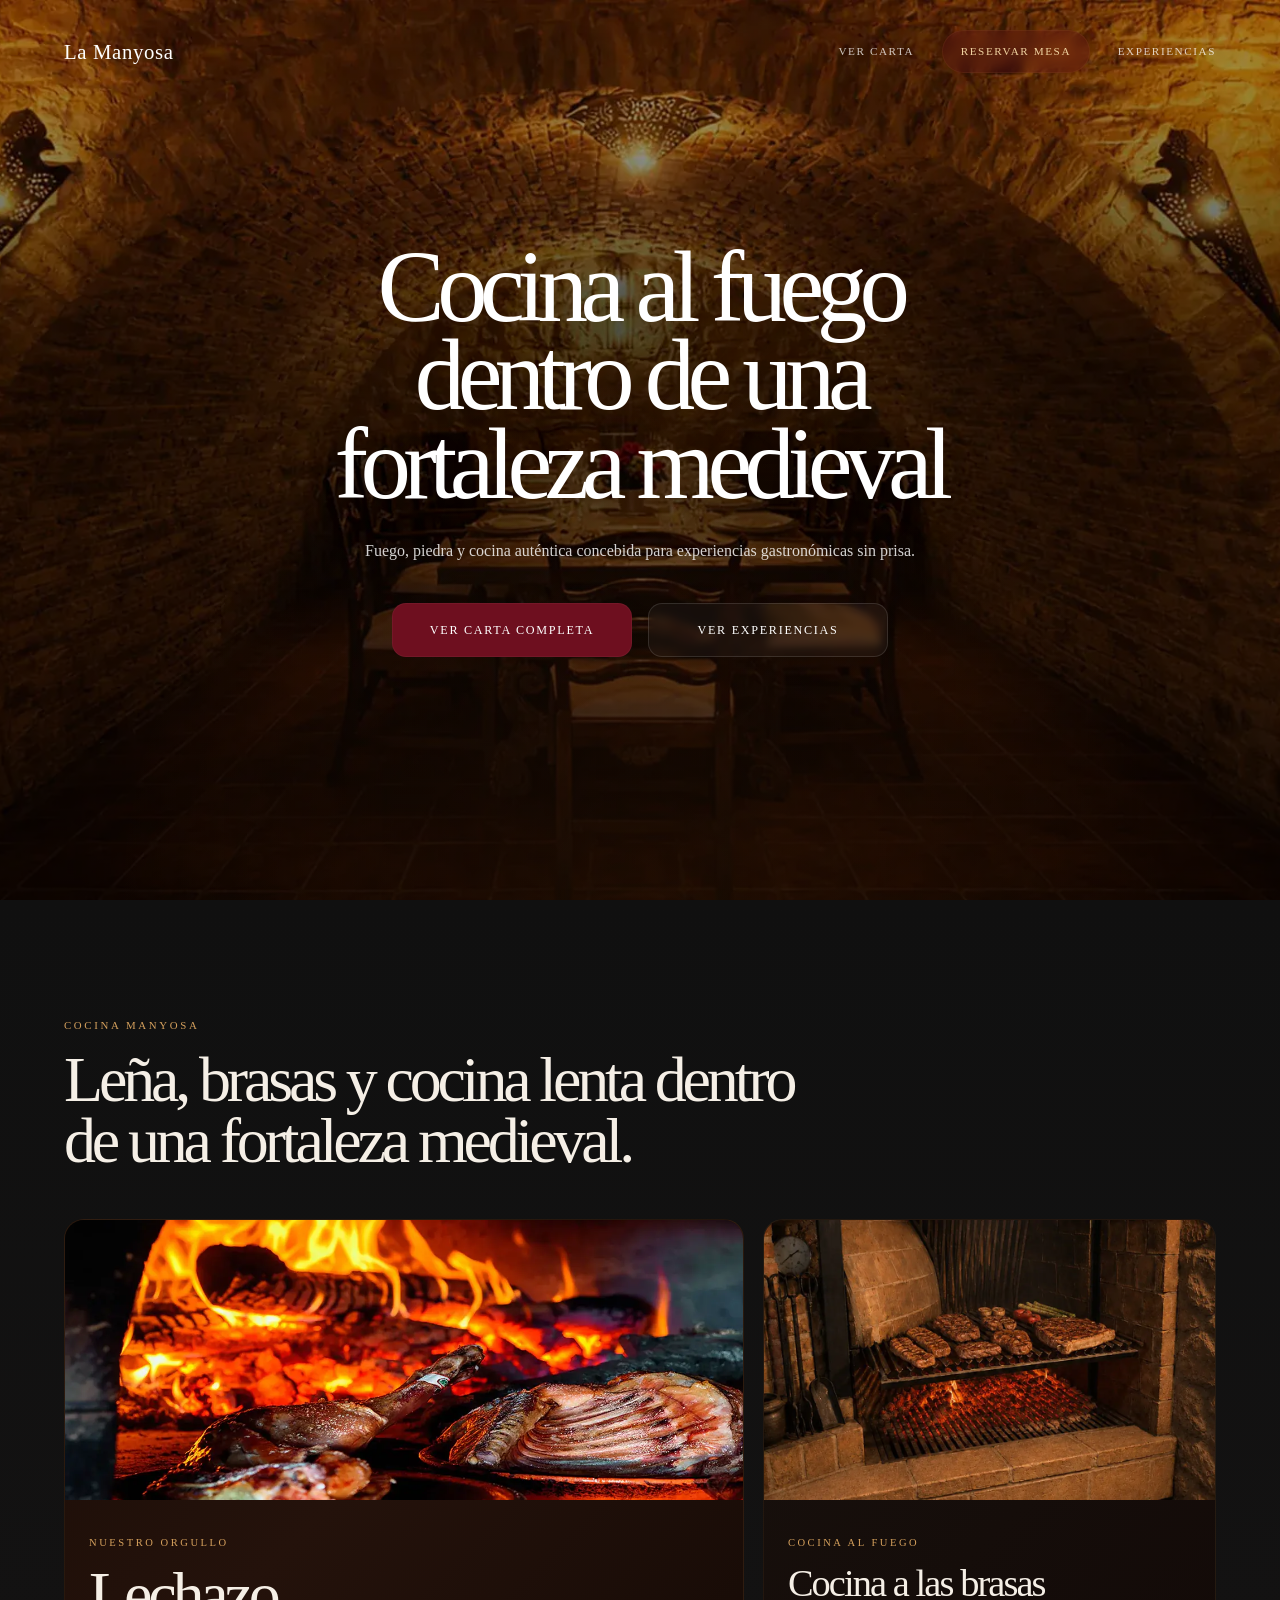
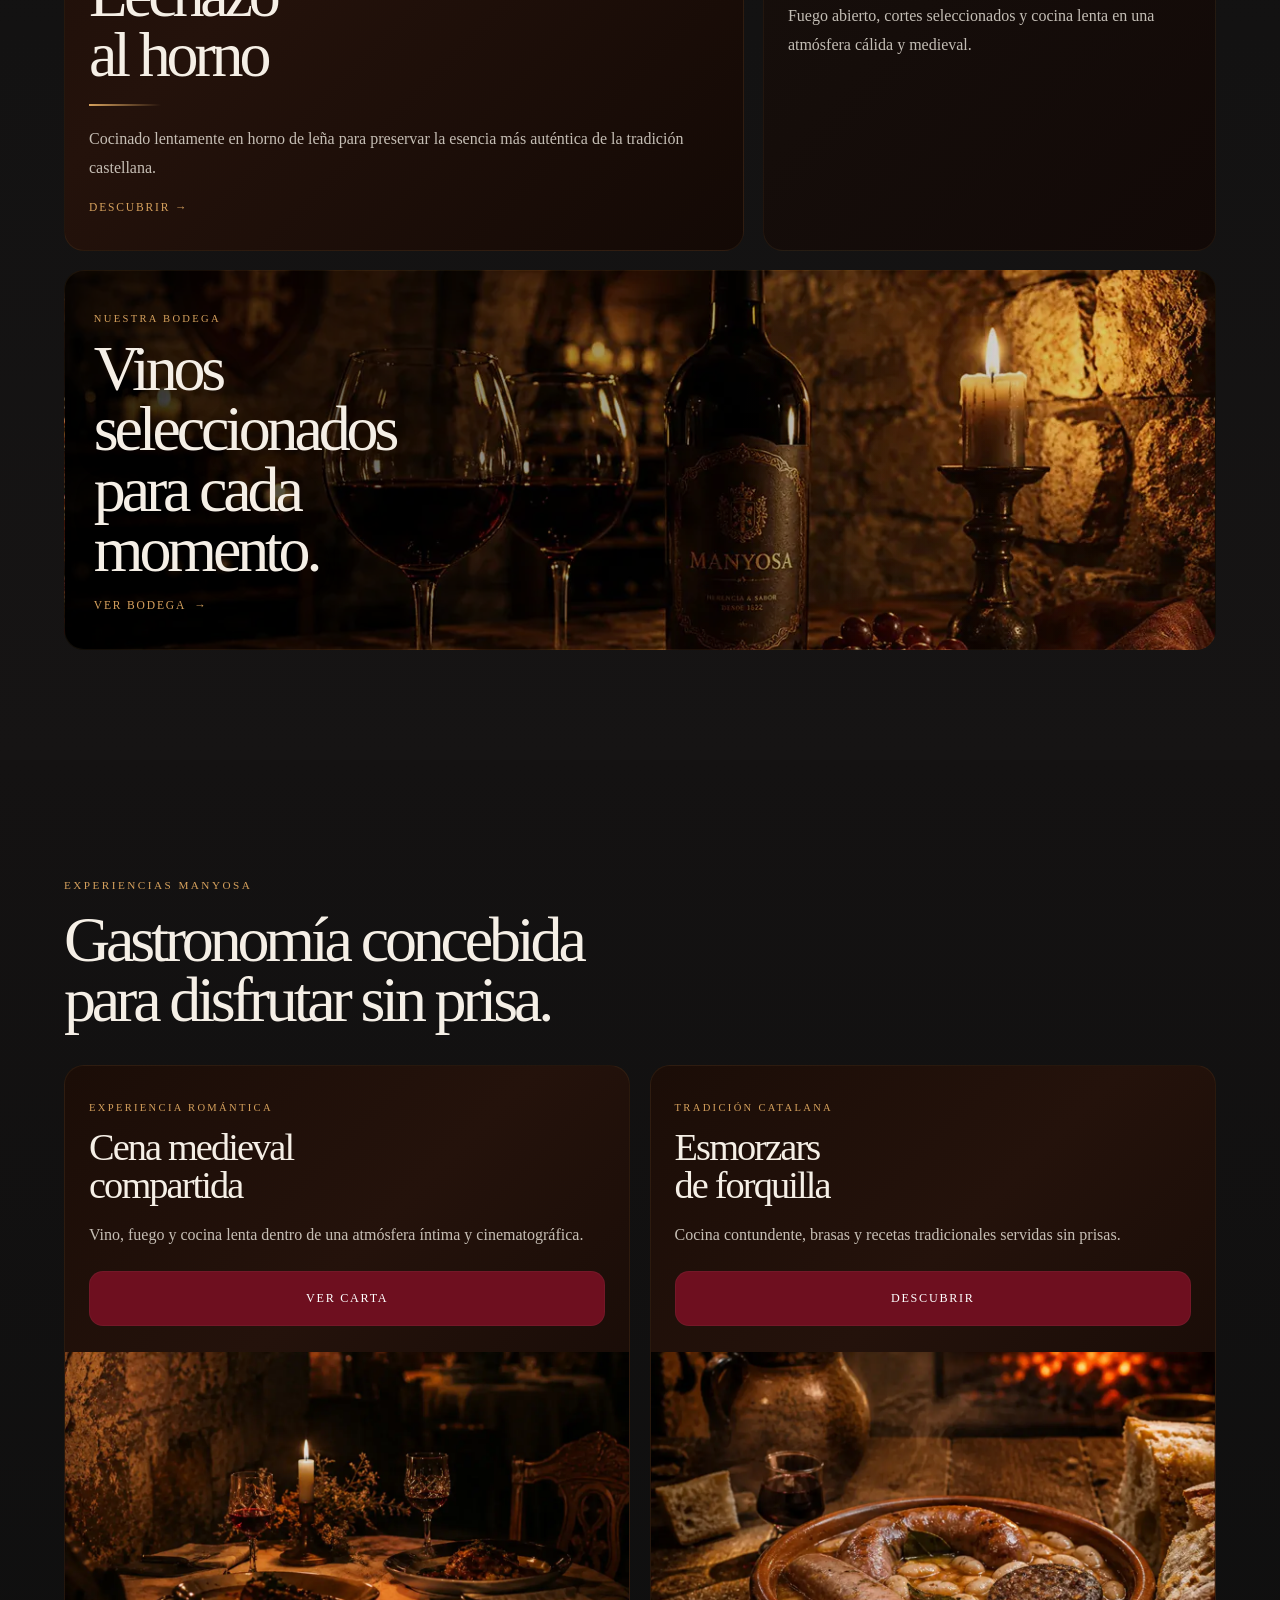
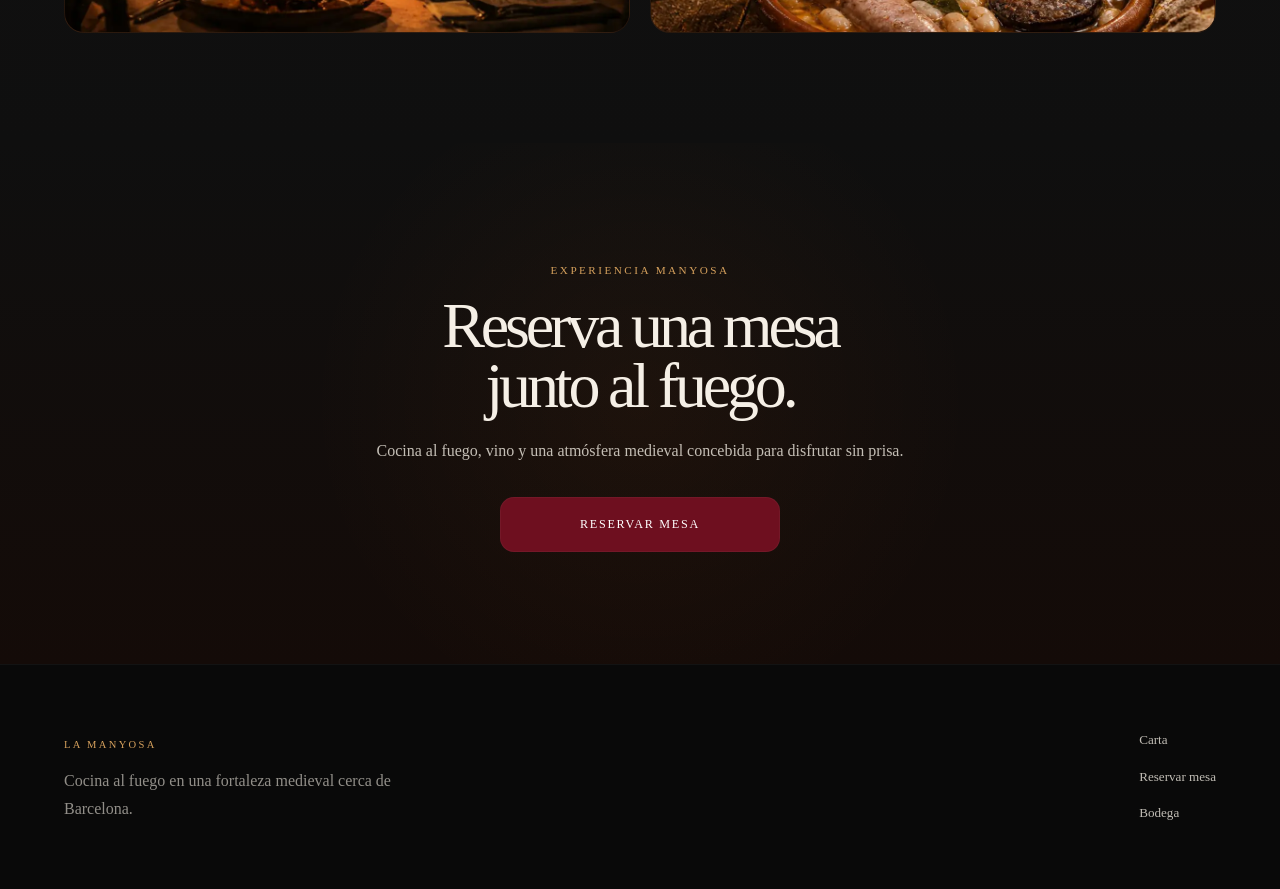
==== index.html @ 75cd0e7b "Refactor index into cinematic premium editorial style" ====
<!DOCTYPE html>
<html lang="es">

<head>

    <meta charset="UTF-8">

    <meta
        name="viewport"
        content="width=device-width, initial-scale=1.0">

    <title>
        La Manyosa — Cocina al fuego en una fortaleza medieval
    </title>

    <meta
        name="description"
        content="Cocina al fuego, horno de leña y experiencias gastronómicas en una auténtica fortaleza medieval cerca de Barcelona.">

    <link
        rel="stylesheet"
        href="css/style.css?v=12">

</head>

<body>

    <!-- ======================================================
    NAVBAR
    ====================================================== -->

    <nav class="navbar">

        <div class="container nav-inner">

            <a
                href="index.html"
                class="logo">

                La Manyosa

            </a>

            <div class="nav-links">

                <a href="pages/CARTA/carta.html">
                    VER CARTA
                </a>

                <a
                    href="https://www.octotable.com/book/restaurant/1001208/welcome"
                    target="_blank"
                    rel="noopener noreferrer"
                    class="reserva-link">

                    RESERVAR MESA

                </a>

                <a href="#experiencias">
                    EXPERIENCIAS
                </a>

            </div>

        </div>

    </nav>

    <!-- ======================================================
    HERO
    ====================================================== -->

    <header class="hero">

        <div class="hero-overlay"></div>

        <div class="hero-glow"></div>

        <div class="hero-content">

            <h1>
                Cocina al fuego<br>
                dentro de una<br>
                fortaleza medieval
            </h1>

            <p>
                Fuego, piedra y cocina auténtica concebida
                para experiencias gastronómicas sin prisa.
            </p>

            <div class="buttons">

                <a
                    href="pages/CARTA/carta.html"
                    class="btn btn-primary">

                    VER CARTA COMPLETA

                </a>

                <a
                    href="#experiencias"
                    class="btn btn-secondary">

                    VER EXPERIENCIAS

                </a>

            </div>

        </div>

    </header>

    <!-- ======================================================
    EXPERIENCIA GASTRONÓMICA
    ====================================================== -->

    <section class="gastronomia-section">

        <div class="container">

            <div class="section-intro">

                <span class="section-label">
                    COCINA MANYOSA
                </span>

                <h2>
                    Leña, brasas y cocina lenta
                    dentro de una fortaleza medieval.
                </h2>

            </div>

            <div class="gastronomia-grid">

                <!-- ======================================================
                LECHAZO
                ====================================================== -->

                <article class="card card-featured">

                    <a href="pages/lechazo.html">

                        <img
                            src="assets/img/lechazo-horno-lena.webp"
                            alt="Lechazo al horno de leña">

                    </a>

                    <div class="card-content">

                        <span class="card-label">
                            NUESTRO ORGULLO
                        </span>

                        <h2>

                            <a href="pages/lechazo.html">

                                Lechazo<br>
                                al horno

                            </a>

                        </h2>

                        <div class="card-divider"></div>

                        <p>

                            Cocinado lentamente en horno de leña
                            para preservar la esencia más auténtica
                            de la tradición castellana.

                        </p>

                        <a
                            href="pages/lechazo.html"
                            class="card-link">

                            DESCUBRIR →

                        </a>

                    </div>

                </article>

                <!-- ======================================================
                BRASAS
                ====================================================== -->

                <article class="card brasas-card">

                    <img
                        src="assets/img/parrilla-brasa-medieval.webp"
                        alt="Cocina a las brasas">

                    <div class="card-content">

                        <span class="card-label-dark">
                            COCINA AL FUEGO
                        </span>

                        <h3>
                            Cocina a las brasas
                        </h3>

                        <p>

                            Fuego abierto, cortes seleccionados
                            y cocina lenta en una atmósfera cálida
                            y medieval.

                        </p>

                    </div>

                </article>

            </div>

            <!-- ======================================================
            BODEGA PREMIUM
            ====================================================== -->

            <a
                href="pages/bodega.html"
                class="bodega-banner-index">

                <div class="bodega-overlay"></div>

                <div class="bodega-content">

                    <span class="bodega-label">
                        NUESTRA BODEGA
                    </span>

                    <h2>
                        Vinos seleccionados<br>
                        para cada momento.
                    </h2>

                    <div class="bodega-link">

                        VER BODEGA

                        <span>
                            →
                        </span>

                    </div>

                </div>

            </a>

        </div>

    </section>

    <!-- ======================================================
    EXPERIENCIAS MANYOSA
    ====================================================== -->

    <section
        id="experiencias"
        class="experiencias-manyosa">

        <div class="container">

            <div class="experiencias-header">

                <span>
                    EXPERIENCIAS MANYOSA
                </span>

                <h2>
                    Gastronomía concebida<br>
                    para disfrutar sin prisa.
                </h2>

            </div>

            <div class="experience-grid">

                <!-- ======================================================
                EXPERIENCIA ROMÁNTICA
                ====================================================== -->

                <article class="experience-card dark-card romantic-card">

                    <div class="experience-text">

                        <span class="experience-label">
                            EXPERIENCIA ROMÁNTICA
                        </span>

                        <h3>
                            Cena medieval<br>
                            compartida
                        </h3>

                        <p>

                            Vino, fuego y cocina lenta
                            dentro de una atmósfera
                            íntima y cinematográfica.

                        </p>

                        <a
                            href="pages/CARTA/carta.html"
                            class="btn btn-primary">

                            VER CARTA

                        </a>

                    </div>

                    <img
                        src="assets/img/cena-romantica-medieval.webp"
                        alt="Experiencia gastronómica medieval">

                </article>

                <!-- ======================================================
                ESMORZARS
                ====================================================== -->

                <article class="experience-card dark-card esmorzars-card">

                    <div class="experience-text">

                        <span class="experience-label">
                            TRADICIÓN CATALANA
                        </span>

                        <h3>
                            Esmorzars<br>
                            de forquilla
                        </h3>

                        <p>

                            Cocina contundente, brasas
                            y recetas tradicionales servidas
                            sin prisas.

                        </p>

                        <a
                            href="pages/esmorzars.html"
                            class="btn btn-primary">

                            DESCUBRIR

                        </a>

                    </div>

                    <img
                        src="assets/img/esmorzars-forquilla-medieval.webp"
                        alt="Esmorzars de forquilla">

                </article>

            </div>

        </div>

    </section>

    <!-- ======================================================
    RESERVA FINAL
    ====================================================== -->

    <section class="reserva-final">

        <div class="reserva-overlay"></div>

        <div class="container reserva-inner">

            <span class="reserva-label">
                EXPERIENCIA MANYOSA
            </span>

            <h2>
                Reserva una mesa<br>
                junto al fuego.
            </h2>

            <p>

                Cocina al fuego, vino y una atmósfera medieval
                concebida para disfrutar sin prisa.

            </p>

            <a
                href="https://www.octotable.com/book/restaurant/1001208/welcome"
                target="_blank"
                rel="noopener noreferrer"
                class="btn btn-primary">

                RESERVAR MESA

            </a>

        </div>

    </section>

    <!-- ======================================================
    FOOTER
    ====================================================== -->

    <footer class="footer">

        <div class="container footer-inner">

            <div class="footer-brand">

                <span class="footer-label">
                    LA MANYOSA
                </span>

                <p>
                    Cocina al fuego en una fortaleza medieval
                    cerca de Barcelona.
                </p>

            </div>

            <div class="footer-links">

                <a href="pages/CARTA/carta.html">
                    Carta
                </a>

                <a
                    href="https://www.octotable.com/book/restaurant/1001208/welcome"
                    target="_blank"
                    rel="noopener noreferrer">

                    Reservar mesa

                </a>

                <a href="pages/bodega.html">
                    Bodega
                </a>

            </div>

        </div>

    </footer>

</body>

</html>
---- css/style.css ----
@import url('./variables.css');

/* ======================================================
RESET
====================================================== */

*{
    margin:0;
    padding:0;
    box-sizing:border-box;
}

html{
    scroll-behavior:smooth;
}

html,
body{
    overflow-x:hidden;
}

/* ======================================================
BASE
====================================================== */

body{

    background:var(--bg-primary);

    color:var(--texto-claro);

    font-family:
    Georgia,
    "Times New Roman",
    serif;

    line-height:1.7;
}

img{
    width:100%;

    display:block;
}

a{
    text-decoration:none;

    color:inherit;
}

/* ======================================================
TIPOGRAFÍA
====================================================== */

h1,
h2,
h3{
    font-weight:400;
}

h1{

    font-size:clamp(4rem,9vw,6.3rem);

    line-height:.88;

    letter-spacing:-.075em;
}

h2{

    font-size:clamp(2.4rem,5vw,4rem);

    line-height:.94;

    letter-spacing:-.065em;
}

h3{

    font-size:clamp(1.8rem,3vw,2.5rem);

    line-height:.98;

    letter-spacing:-.05em;
}

p{

    font-size:1rem;

    line-height:1.78;
}

/* ======================================================
LAYOUT
====================================================== */

.container{

    width:min(var(--container-width),90%);

    margin:auto;
}

/* ======================================================
SECTION INTRO
====================================================== */

.section-intro{

    max-width:760px;

    margin-bottom:3rem;
}

.section-label{

    display:inline-block;

    margin-bottom:1rem;

    color:var(--oro-viejo);

    font-size:.68rem;

    letter-spacing:.24em;

    text-transform:uppercase;
}

.section-intro h2{

    color:var(--texto-claro);
}

/* ======================================================
NAVBAR
====================================================== */

.navbar{

    position:absolute;

    top:0;
    left:0;

    width:100%;

    z-index:20;

    padding:30px 0;
}

.nav-inner{

    display:flex;

    align-items:center;

    justify-content:space-between;
}

.logo{

    color:white;

    font-size:1.3rem;

    letter-spacing:.03em;
}

.nav-links{

    display:flex;

    align-items:center;

    gap:28px;
}

.nav-links a{

    color:white;

    font-size:.7rem;

    letter-spacing:.14em;

    text-transform:uppercase;

    opacity:.76;

    transition:
    opacity .3s ease,
    transform .3s ease;
}

.nav-links a:hover{

    opacity:1;
}

.nav-links a.reserva-link{

    padding:
    .68rem
    1.1rem;

    border-radius:999px;

    background:
    rgba(110,15,31,.24);

    border:var(--border-soft);

    backdrop-filter:blur(6px);

    color:#f0d3a2;

    opacity:1;
}

.nav-links a.reserva-link:hover{

    background:
    rgba(110,15,31,.42);

    transform:
    translateY(-1px);
}

/* ======================================================
HERO
====================================================== */

.hero{

    position:relative;

    min-height:100vh;

    display:flex;

    align-items:center;

    justify-content:center;

    overflow:hidden;

    background:
    url("/assets/img/fortaleza-gastronomica-medieval.webp");

    background-size:cover;

    background-position:center;
}

.hero-overlay{

    position:absolute;

    inset:0;

    background:
    linear-gradient(
        to bottom,
        rgba(0,0,0,.34) 0%,
        rgba(0,0,0,.76) 100%
    );
}

.hero-glow{

    position:absolute;

    inset:0;

    background:
    radial-gradient(
        circle at bottom center,
        rgba(255,120,20,.08),
        transparent 48%
    );
}

.hero-content{

    position:relative;

    z-index:2;

    width:min(980px,90%);

    text-align:center;
}

.hero h1{

    color:white;

    text-shadow:
    0 16px 42px rgba(0,0,0,.32);
}

.hero p{

    max-width:640px;

    margin:
    1.8rem auto 0;

    color:
    rgba(255,255,255,.82);
}

/* ======================================================
BOTONES
====================================================== */

.buttons{

    display:flex;

    justify-content:center;

    gap:1rem;

    margin-top:2.3rem;
}

.btn{

    display:inline-flex;

    align-items:center;

    justify-content:center;

    min-width:240px;

    padding:
    1rem
    1.8rem;

    border-radius:14px;

    font-size:.76rem;

    letter-spacing:.14em;

    text-transform:uppercase;

    transition:
    transform .3s ease,
    background .3s ease,
    border .3s ease;
}

.btn:hover{

    transform:
    translateY(-2px);
}

.btn-primary{

    background:var(--borgona);

    color:white;

    border:
    1px solid rgba(255,255,255,.04);
}

.btn-primary:hover{

    background:var(--borgona-hover);
}

.btn-secondary{

    background:
    rgba(255,255,255,.04);

    color:white;

    border:
    1px solid rgba(255,255,255,.12);

    backdrop-filter:blur(4px);
}

/* ======================================================
GASTRONOMÍA
====================================================== */

.gastronomia-section{

    position:relative;

    padding:
    110px
    0;

    background:
    linear-gradient(
        to bottom,
        #101010 0%,
        #161414 100%
    );
}

.gastronomia-grid{

    display:grid;

    grid-template-columns:
    1.2fr
    .8fr;

    gap:1.2rem;
}

/* ======================================================
CARDS
====================================================== */

.card{

    overflow:hidden;

    border-radius:20px;

    background:var(--bg-card-soft);

    border:var(--border-soft);

    transition:
    transform .35s ease,
    border .35s ease;
}

.card:hover{

    transform:
    translateY(-3px);

    border:var(--border-medium);
}

.card img{

    height:280px;

    object-fit:cover;
}

.card-content{

    padding:
    1.7rem
    1.5rem
    1.9rem;
}

.card-label,
.card-label-dark{

    display:inline-block;

    margin-bottom:.8rem;

    color:var(--oro-viejo);

    font-size:.66rem;

    letter-spacing:.24em;

    text-transform:uppercase;
}

.card-divider{

    width:72px;

    height:2px;

    margin:
    1.2rem
    0;

    background:
    linear-gradient(
        to right,
        var(--oro-viejo),
        transparent
    );
}

.card-featured{

    background:var(--bg-card);

    color:var(--texto-claro);
}

.card-featured p{

    color:var(--texto-soft);
}

.card-link{

    display:inline-flex;

    align-items:center;

    margin-top:1rem;

    color:var(--oro-viejo);

    font-size:.72rem;

    letter-spacing:.16em;

    text-transform:uppercase;
}

/* ======================================================
BRASAS CARD
====================================================== */

.brasas-card{

    background:
    linear-gradient(
        135deg,
        #18110D 0%,
        #120907 100%
    );

    color:var(--texto-claro);
}

.brasas-card p{

    color:var(--texto-soft);
}

/* ======================================================
BODEGA
====================================================== */

.bodega-banner-index{

    position:relative;

    overflow:hidden;

    display:flex;

    align-items:flex-end;

    min-height:250px;

    margin-top:1.2rem;

    border-radius:20px;

    background:
    linear-gradient(
        to right,
        rgba(0,0,0,.84) 0%,
        rgba(0,0,0,.38) 42%,
        rgba(0,0,0,.08) 100%
    ),
    url("/assets/img/bodega-vino-medieval.webp");

    background-size:cover;

    background-position:center;

    border:var(--border-soft);
}

.bodega-overlay{

    position:absolute;

    inset:0;

    background:
    radial-gradient(
        circle at right center,
        rgba(255,120,20,.06),
        transparent 42%
    );
}

.bodega-content{

    position:relative;

    z-index:2;

    width:100%;

    padding:
    2rem
    1.8rem;
}

.bodega-label{

    display:inline-block;

    margin-bottom:.7rem;

    color:var(--oro-viejo);

    font-size:.66rem;

    letter-spacing:.22em;

    text-transform:uppercase;
}

.bodega-content h2{

    max-width:320px;

    color:var(--texto-claro);

    text-shadow:
    0 8px 24px rgba(0,0,0,.22);
}

.bodega-link{

    display:inline-flex;

    align-items:center;

    gap:.5rem;

    margin-top:1rem;

    color:var(--oro-viejo);

    font-size:.72rem;

    letter-spacing:.16em;

    text-transform:uppercase;
}

/* ======================================================
EXPERIENCIAS
====================================================== */

.experiencias-manyosa{

    padding:
    110px
    0;

    background:
    linear-gradient(
        to bottom,
        #141212 0%,
        #0f0f0f 100%
    );
}

.experiencias-header{

    margin-bottom:2.2rem;
}

.experiencias-header span{

    display:inline-block;

    margin-bottom:.9rem;

    color:var(--oro-viejo);

    font-size:.7rem;

    letter-spacing:.22em;

    text-transform:uppercase;
}

.experience-grid{

    display:grid;

    grid-template-columns:
    1fr
    1fr;

    gap:1.2rem;
}

.dark-card{

    overflow:hidden;

    border-radius:20px;

    background:var(--bg-card);

    border:var(--border-soft);
}

.experience-text{

    padding:
    1.6rem
    1.5rem;
}

.experience-label{

    display:inline-block;

    margin-bottom:.8rem;

    color:var(--oro-viejo);

    font-size:.66rem;

    letter-spacing:.22em;

    text-transform:uppercase;
}

.experience-text p{

    margin-top:1rem;

    color:var(--texto-soft);
}

.experience-text .btn{

    width:100%;

    min-width:auto;

    margin-top:1.4rem;
}

/* ======================================================
ENCUADRES
====================================================== */

.esmorzars-card img{

    height:280px;

    object-fit:cover;

    object-position:center 52%;
}

.romantic-card img{

    height:280px;

    object-fit:cover;

    object-position:center 70%;
}

/* ======================================================
RESERVA FINAL
====================================================== */

.reserva-final{

    position:relative;

    overflow:hidden;

    padding:
    7rem
    0;

    background:
    linear-gradient(
        to bottom,
        #0f0f0f 0%,
        #140b08 100%
    );

    text-align:center;
}

.reserva-overlay{

    position:absolute;

    inset:0;

    background:
    radial-gradient(
        circle at center,
        rgba(255,120,20,.05),
        transparent 48%
    );
}

.reserva-inner{

    position:relative;

    z-index:2;

    max-width:760px;
}

.reserva-label{

    display:inline-block;

    margin-bottom:1rem;

    color:var(--oro-viejo);

    font-size:.7rem;

    letter-spacing:.22em;

    text-transform:uppercase;
}

.reserva-final h2{

    margin-bottom:1.3rem;
}

.reserva-final p{

    max-width:560px;

    margin:
    0 auto
    2rem;

    color:var(--texto-soft);
}

.reserva-final .btn{

    min-width:280px;
}

/* ======================================================
FOOTER
====================================================== */

.footer{

    padding:
    4rem
    0;

    background:#090909;

    border-top:
    1px solid rgba(255,255,255,.04);
}

.footer-inner{

    display:flex;

    justify-content:space-between;

    align-items:flex-start;

    gap:2rem;
}

.footer-label{

    display:inline-block;

    margin-bottom:.8rem;

    color:var(--oro-viejo);

    font-size:.66rem;

    letter-spacing:.22em;

    text-transform:uppercase;
}

.footer-brand p{

    max-width:340px;

    color:var(--texto-muted);
}

.footer-links{

    display:flex;

    flex-direction:column;

    gap:.9rem;
}

.footer-links a{

    color:var(--texto-soft);

    font-size:.82rem;

    transition:opacity .3s ease;
}

.footer-links a:hover{

    opacity:.72;
}

/* ======================================================
TABLET
====================================================== */

@media(max-width:980px){

    .hero{

        min-height:auto;

        padding:
        150px
        0
        90px;
    }

    .buttons{

        flex-direction:column;
    }

    .btn{

        width:100%;

        min-width:auto;
    }

    .gastronomia-grid,
    .experience-grid{

        grid-template-columns:1fr;
    }

    .card img,
    .esmorzars-card img,
    .romantic-card img{

        height:240px;
    }

    .footer-inner{

        flex-direction:column;
    }
}

/* ======================================================
MOBILE
====================================================== */

@media(max-width:480px){

    .navbar{

        padding:20px 0;
    }

    .nav-inner{

        flex-direction:column;

        gap:18px;
    }

    .nav-links{

        flex-wrap:wrap;

        justify-content:center;

        gap:12px;
    }

    .nav-links a{

        font-size:.62rem;
    }

    .hero{

        padding:
        135px
        0
        70px;
    }

    h1{

        font-size:3.2rem;
    }

    h2{

        font-size:2.5rem;
    }

    h3{

        font-size:2rem;
    }

    .hero p{

        font-size:.98rem;
    }

    .gastronomia-section,
    .experiencias-manyosa{

        padding:
        72px
        0;
    }

    .section-intro{

        margin-bottom:2rem;
    }

    .card img,
    .esmorzars-card img,
    .romantic-card img{

        height:200px;
    }

    .card-content,
    .experience-text{

        padding:
        1.3rem
        1.2rem
        1.5rem;
    }

    .bodega-banner-index{

        min-height:180px;
    }

    .bodega-content{

        padding:
        1.4rem
        1.2rem;
    }

    .reserva-final{

        padding:
        5rem
        0;
    }

    .reserva-final .btn{

        width:100%;

        min-width:auto;
    }

    .footer{

        padding:
        3rem
        0;
    }
}
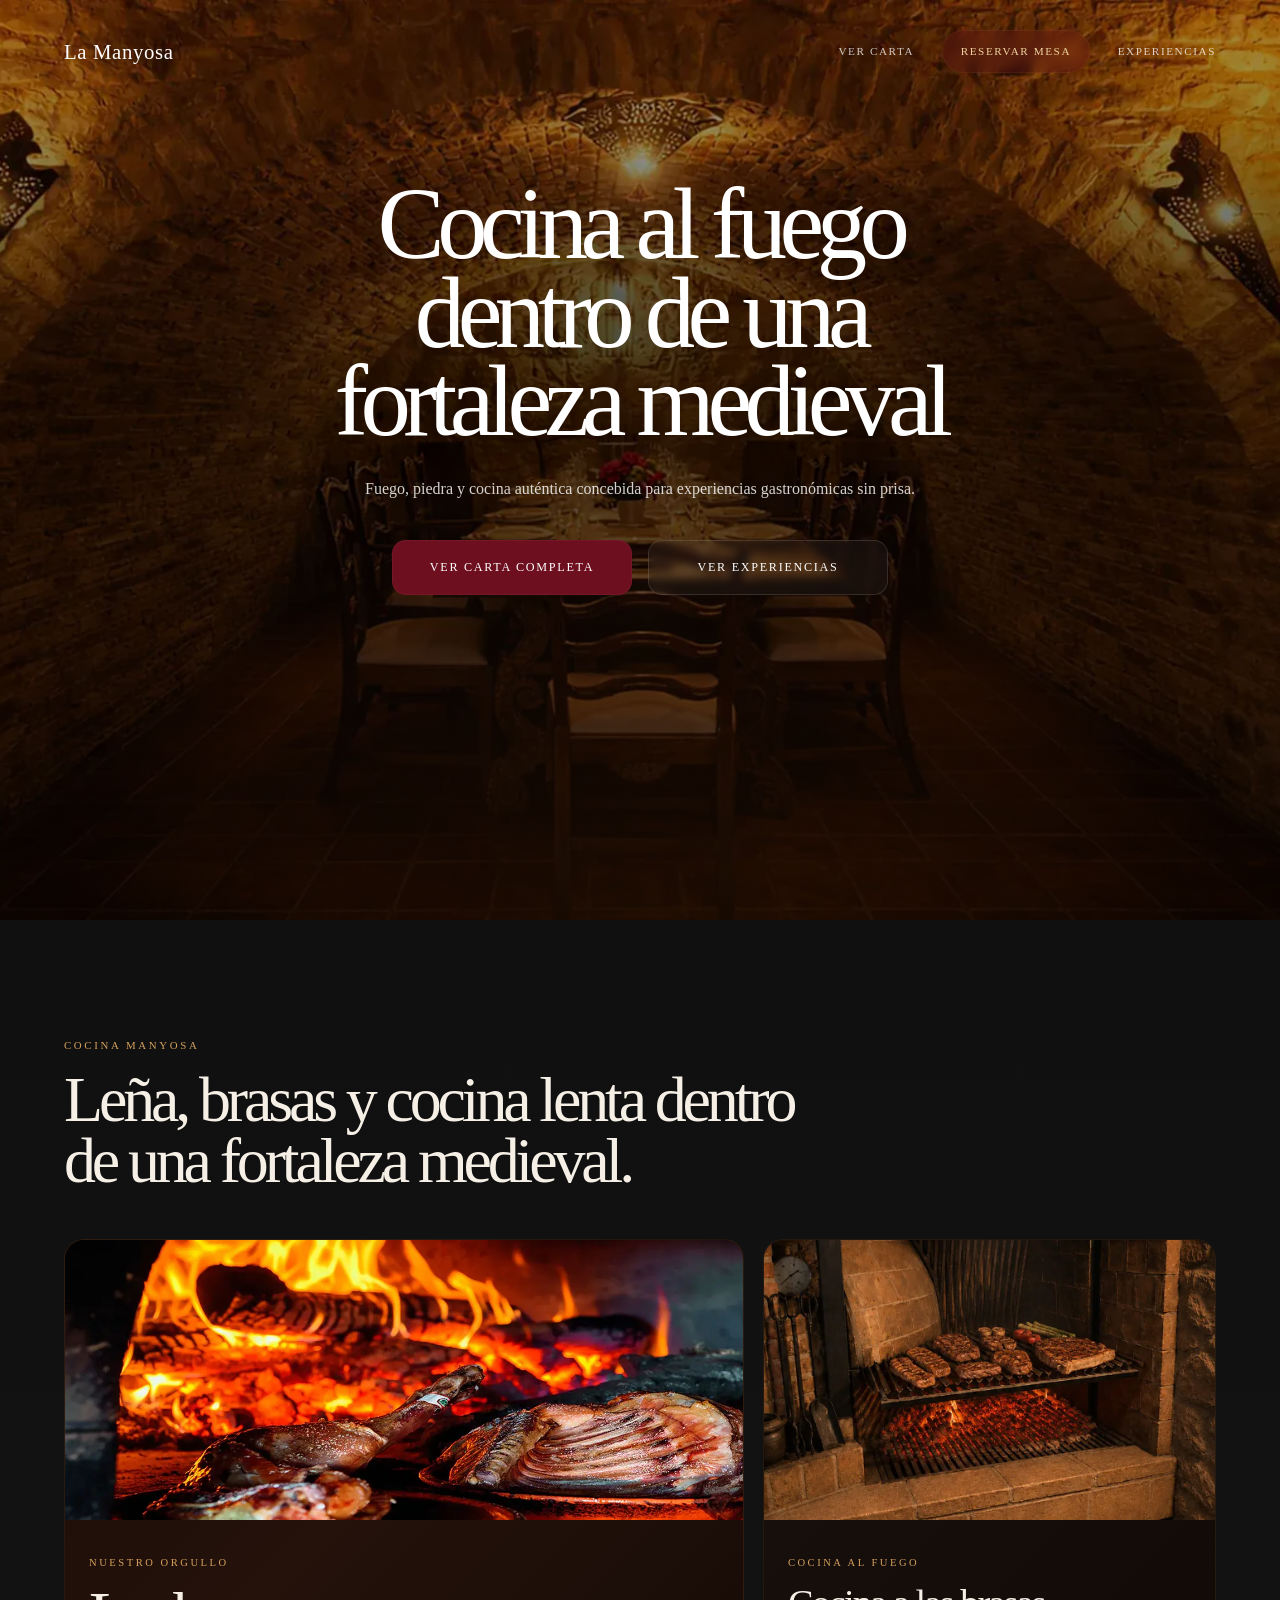
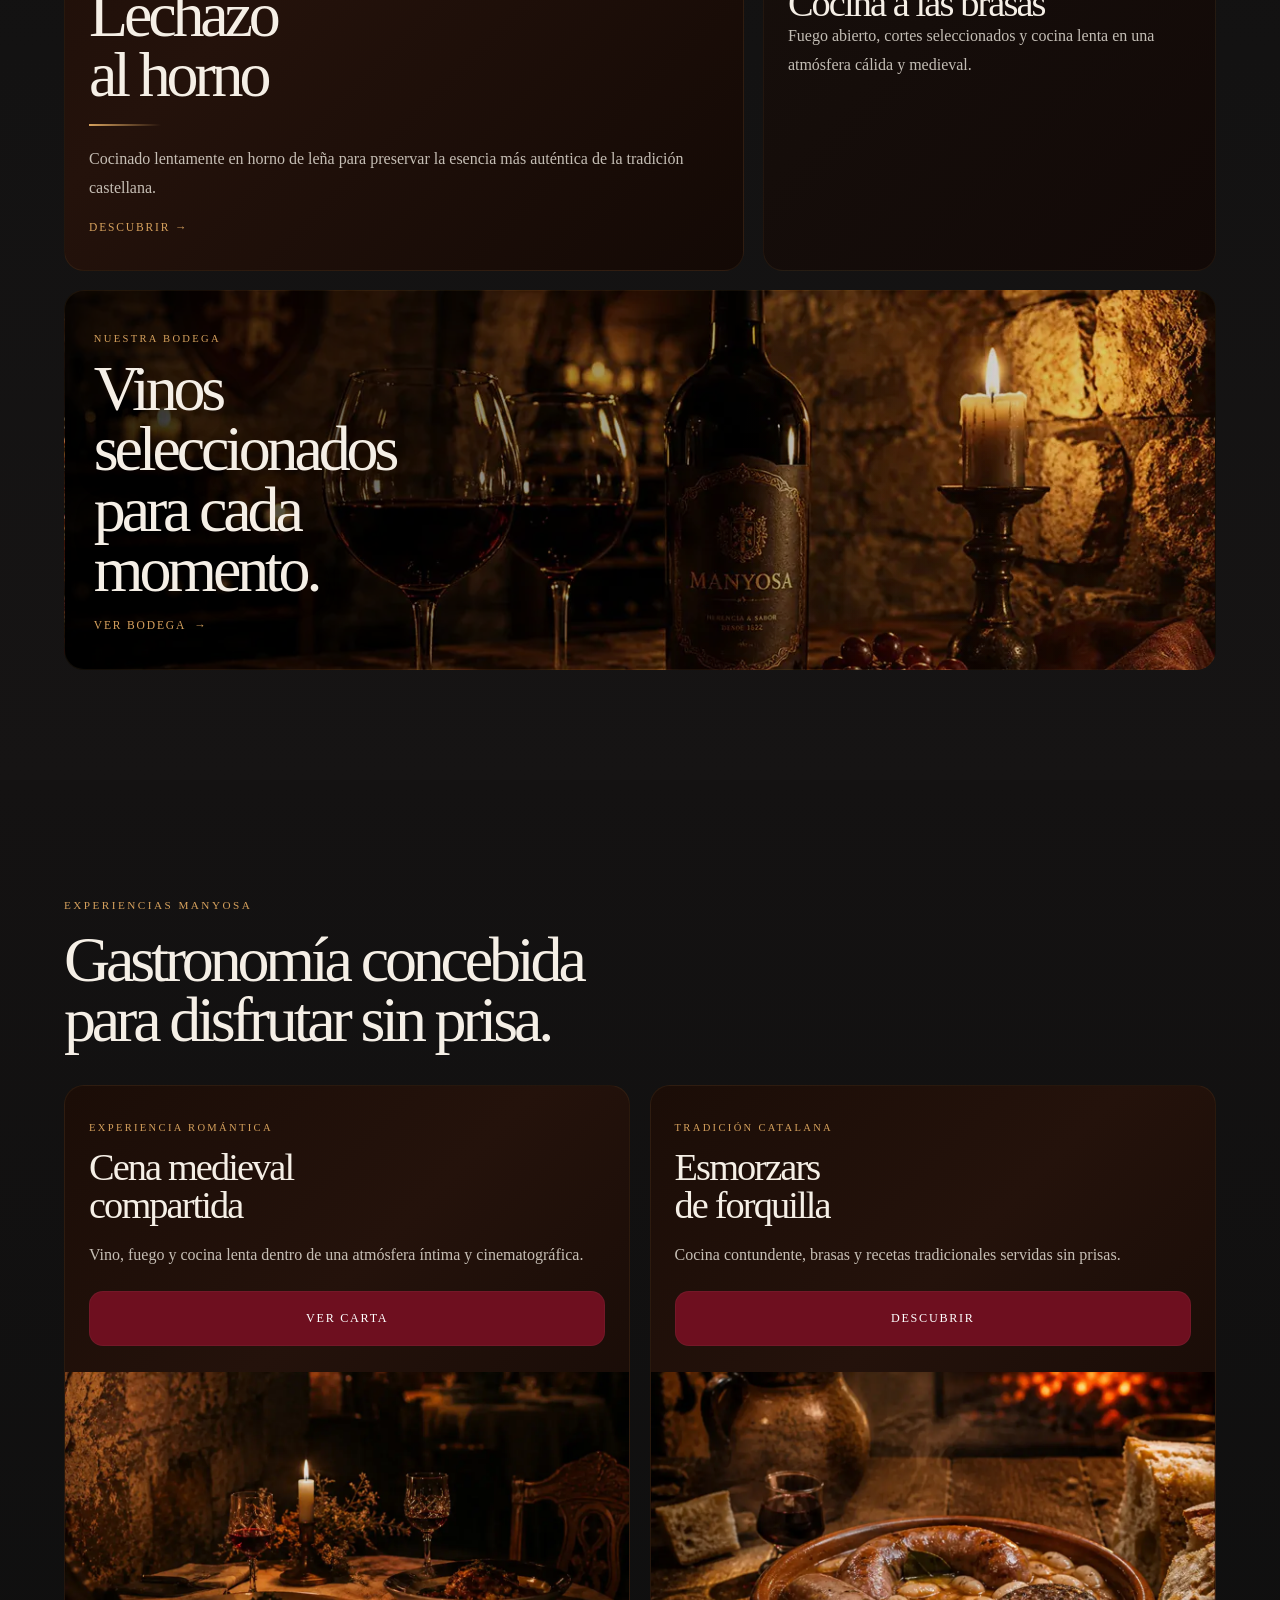
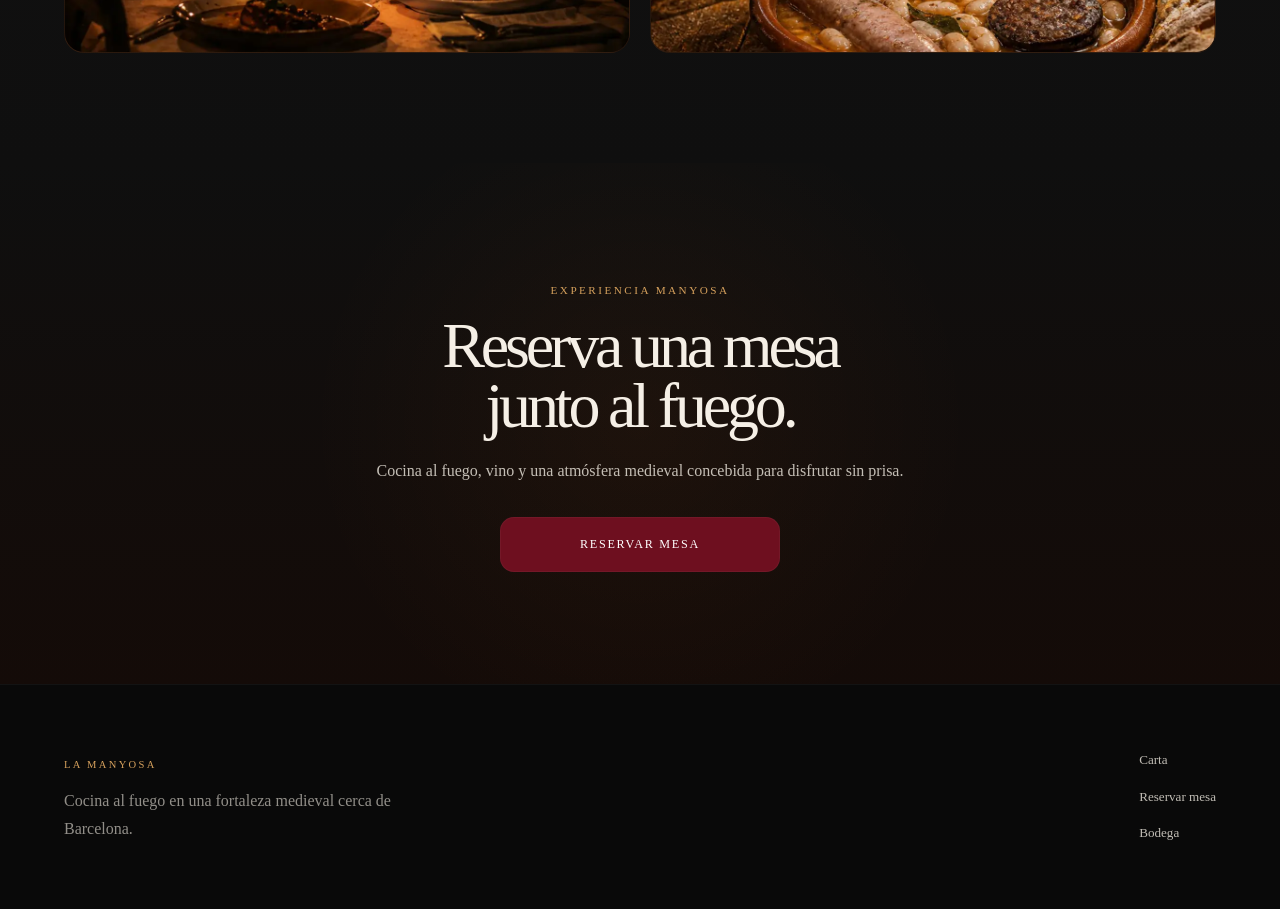
==== commit 2c71c75b: "Refactor footer bodega unified with Manyosa ecosystem" ====
--- a/index.html
+++ b/index.html
@@ -34,7 +34,7 @@
         <div class="container nav-inner">
 
             <a
-                href="index.html"
+                href="https://www.lamanyosa.com/es"
                 class="logo">
 
                 La Manyosa
--- a/css/style.css
+++ b/css/style.css
@@ -239,22 +239,28 @@
 
     position:relative;
 
-    min-height:100vh;
+    min-height:920px;
+
+    max-height:1100px;
+
+    height:100vh;
 
     display:flex;
 
-    align-items:center;
+    align-items:flex-start;
 
     justify-content:center;
 
     overflow:hidden;
 
+    padding-top:180px;
+
     background:
     url("/assets/img/fortaleza-gastronomica-medieval.webp");
 
     background-size:cover;
 
-    background-position:center;
+    background-position:center center;
 }
 
 .hero-overlay{
@@ -291,7 +297,7 @@
 
     z-index:2;
 
-    width:min(980px,90%);
+    width:min(900px,90%);
 
     text-align:center;
 }
@@ -941,6 +947,10 @@
 
         min-height:auto;
 
+        max-height:none;
+
+        height:auto;
+
         padding:
         150px
         0
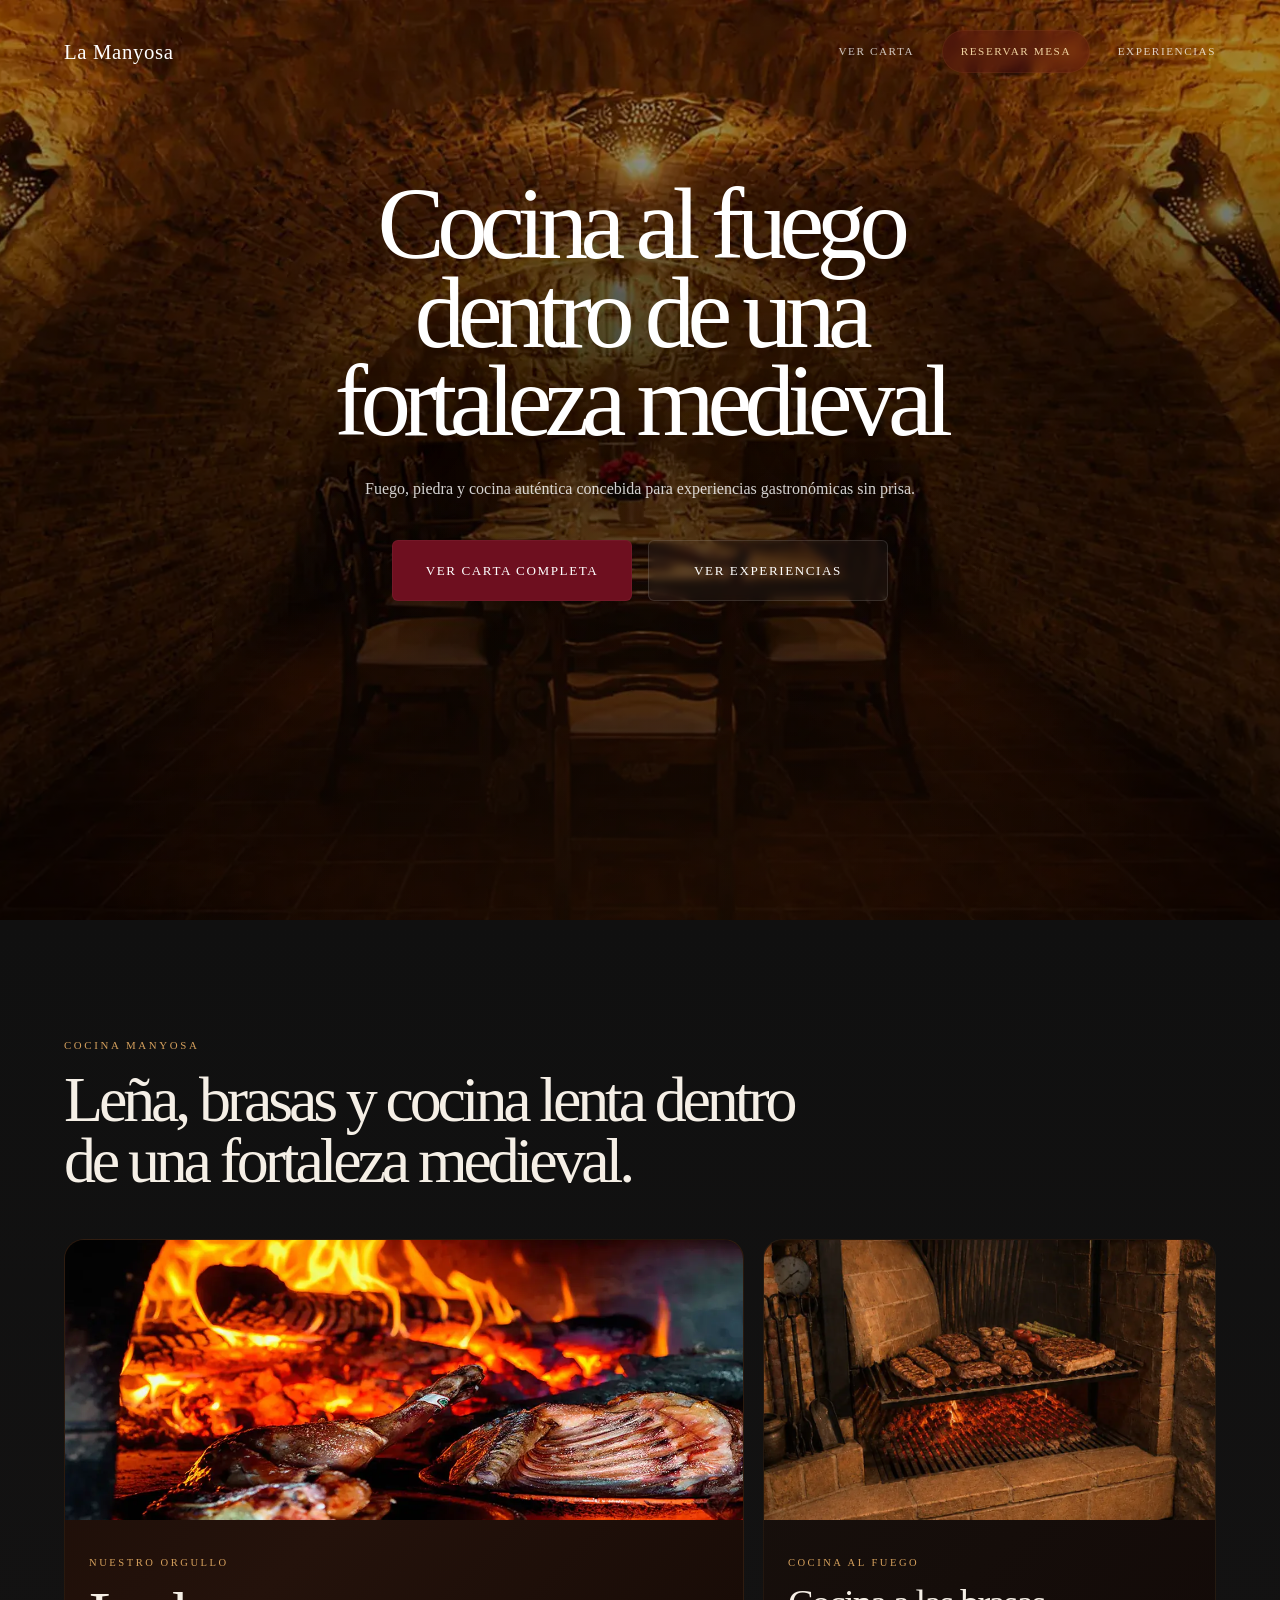
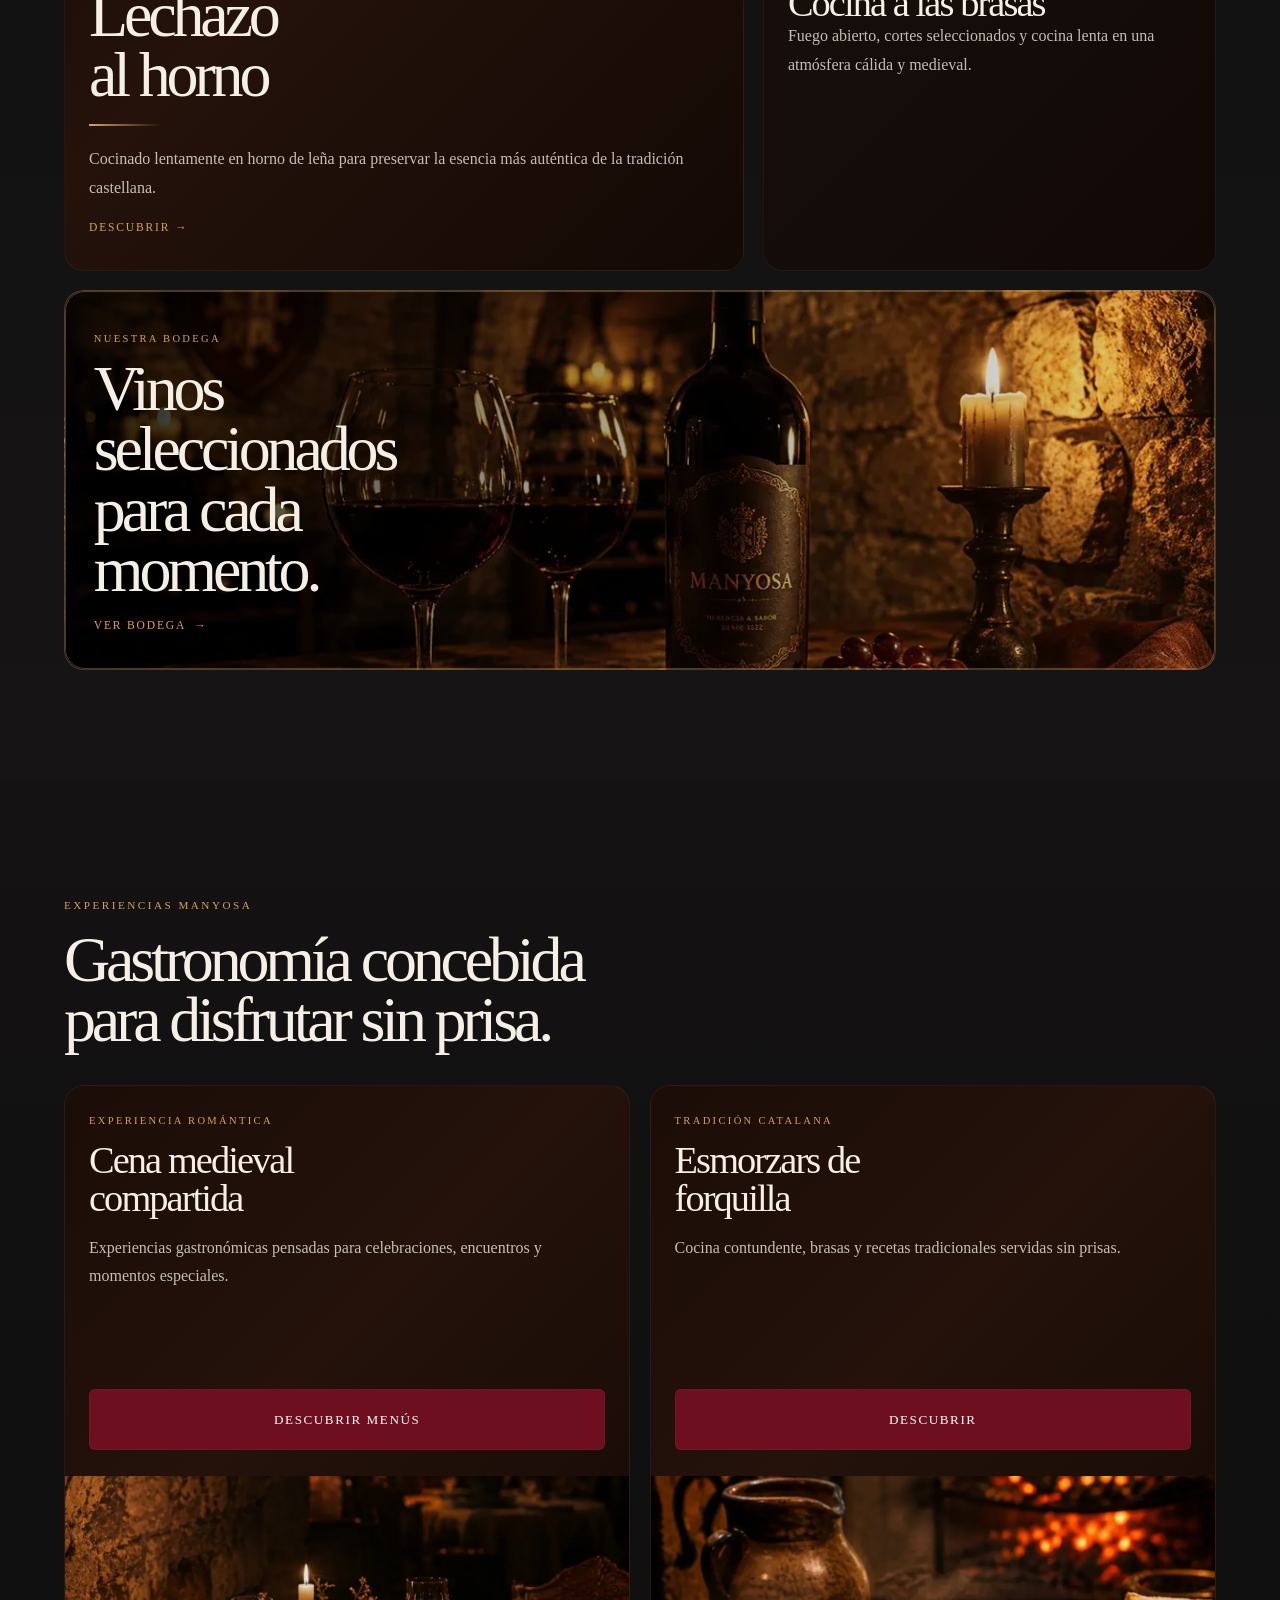
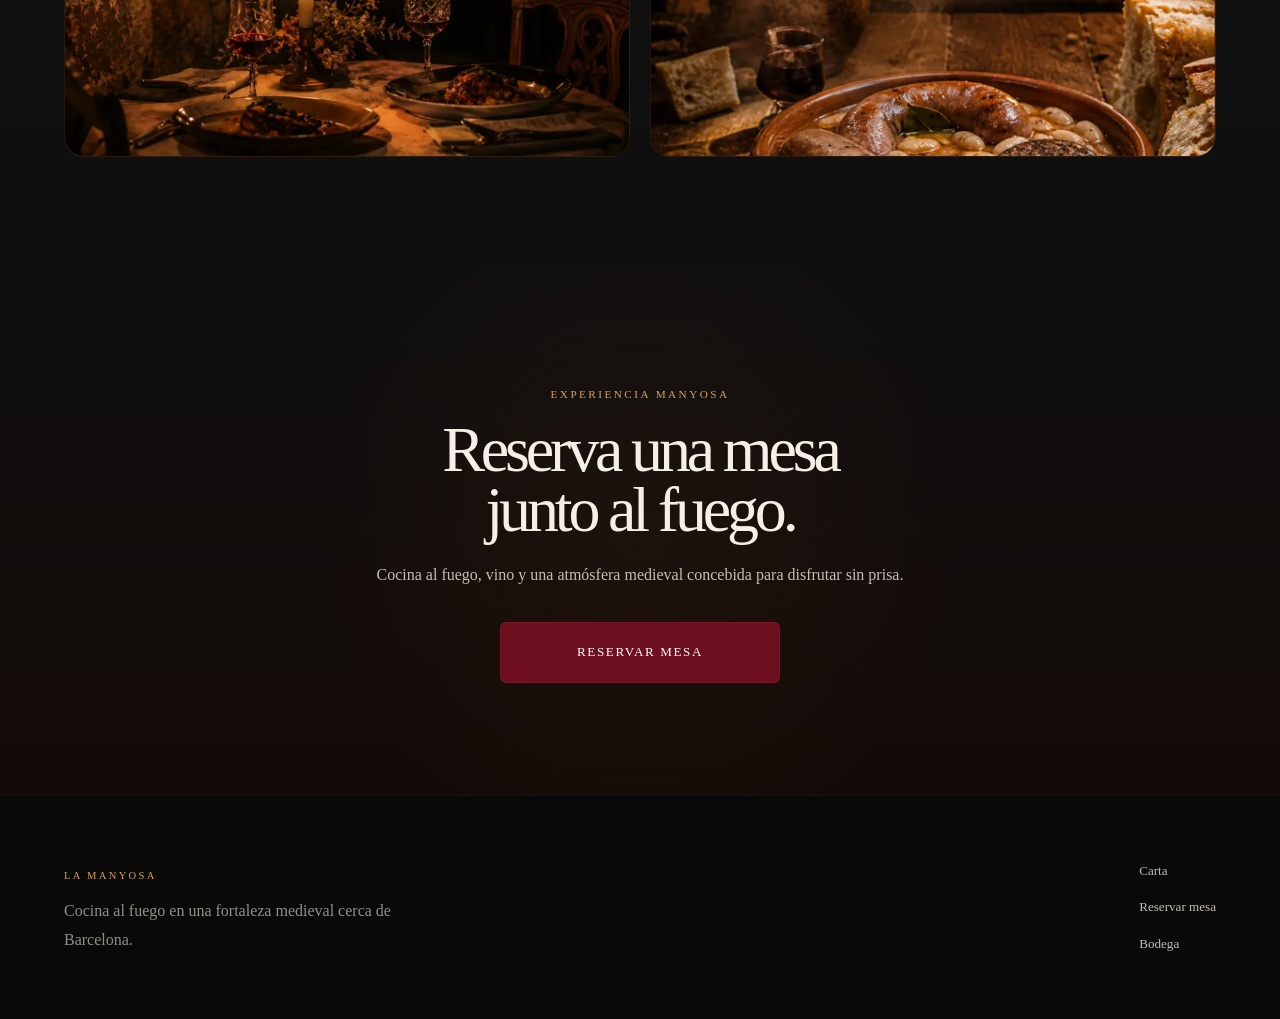
==== commit cb73052c: "Corrige navegación menú especial y enlaces internos" ====
--- a/index.html
+++ b/index.html
@@ -307,19 +307,13 @@
 
                         <p>
 
-                            Vino, fuego y cocina lenta
-                            dentro de una atmósfera
-                            íntima y cinematográfica.
+                            Experiencias gastronómicas pensadas para celebraciones, encuentros y momentos especiales.
 
                         </p>
 
-                        <a
-                            href="pages/CARTA/carta.html"
-                            class="btn btn-primary">
-
-                            VER CARTA
-
-                        </a>
+                        <a href="pages/menu_especial.html" class="btn btn-primary">
+    DESCUBRIR MENÚS
+</a>
 
                     </div>
 
@@ -342,8 +336,8 @@
                         </span>
 
                         <h3>
-                            Esmorzars<br>
-                            de forquilla
+                            Esmorzars de<br>
+                            forquilla
                         </h3>
 
                         <p>
--- a/css/style.css
+++ b/css/style.css
@@ -347,14 +347,14 @@
     min-width:240px;
 
     padding:
-    1rem
-    1.8rem;
-
-    border-radius:14px;
-
-    font-size:.76rem;
-
-    letter-spacing:.14em;
+    1.15rem
+    2rem;
+
+    border-radius:6px;
+
+    font-size:.82rem;
+
+    letter-spacing:.12em;
 
     text-transform:uppercase;
 
@@ -591,6 +591,20 @@
     border:var(--border-soft);
 }
 
+
+.bodega-banner-index{
+    border:1px solid rgba(201,165,106,.35);
+}
+
+.bodega-banner-index::after{
+content:"";
+position:absolute;
+inset:0;
+pointer-events:none;
+border-radius:20px;
+border:1px solid rgba(201,165,106,.35);
+}
+
 .bodega-overlay{
 
     position:absolute;
@@ -724,6 +738,12 @@
 
 .experience-text{
 
+    display:flex;
+
+    flex-direction:column;
+
+    min-height:390px;
+
     padding:
     1.6rem
     1.5rem;
@@ -749,6 +769,8 @@
     margin-top:1rem;
 
     color:var(--texto-soft);
+
+    flex-grow:1;
 }
 
 .experience-text .btn{
@@ -770,7 +792,7 @@
 
     object-fit:cover;
 
-    object-position:center 52%;
+    object-position:center 40%;
 }
 
 .romantic-card img{
@@ -1052,13 +1074,13 @@
     .experiencias-manyosa{
 
         padding:
-        72px
+        56px
         0;
     }
 
     .section-intro{
 
-        margin-bottom:2rem;
+        margin-bottom:1.5rem;
     }
 
     .card img,
@@ -1092,7 +1114,7 @@
     .reserva-final{
 
         padding:
-        5rem
+        56px
         0;
     }
 
@@ -1101,6 +1123,15 @@
         width:100%;
 
         min-width:auto;
+    }
+
+    .experience-text{
+        display:block;
+        min-height:auto;
+    }
+
+    .experience-text p{
+        flex-grow:0;
     }
 
     .footer{
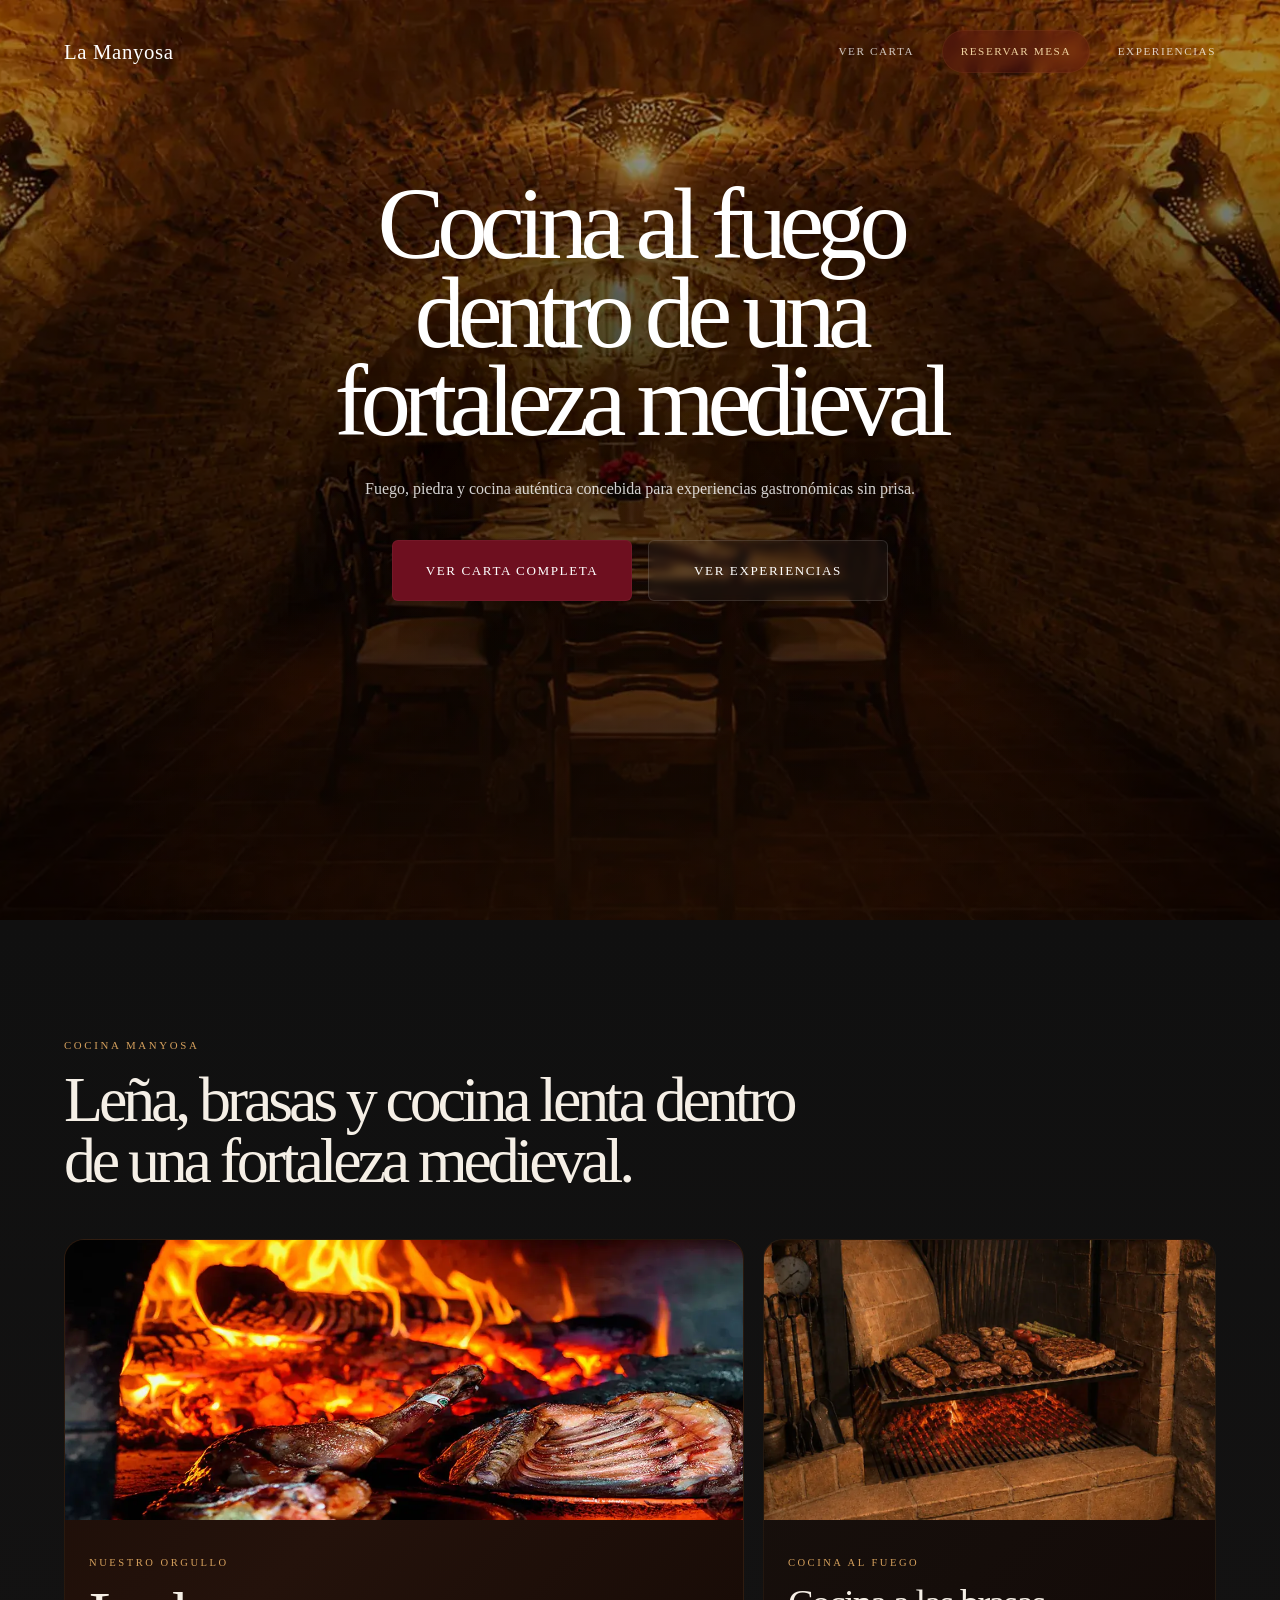
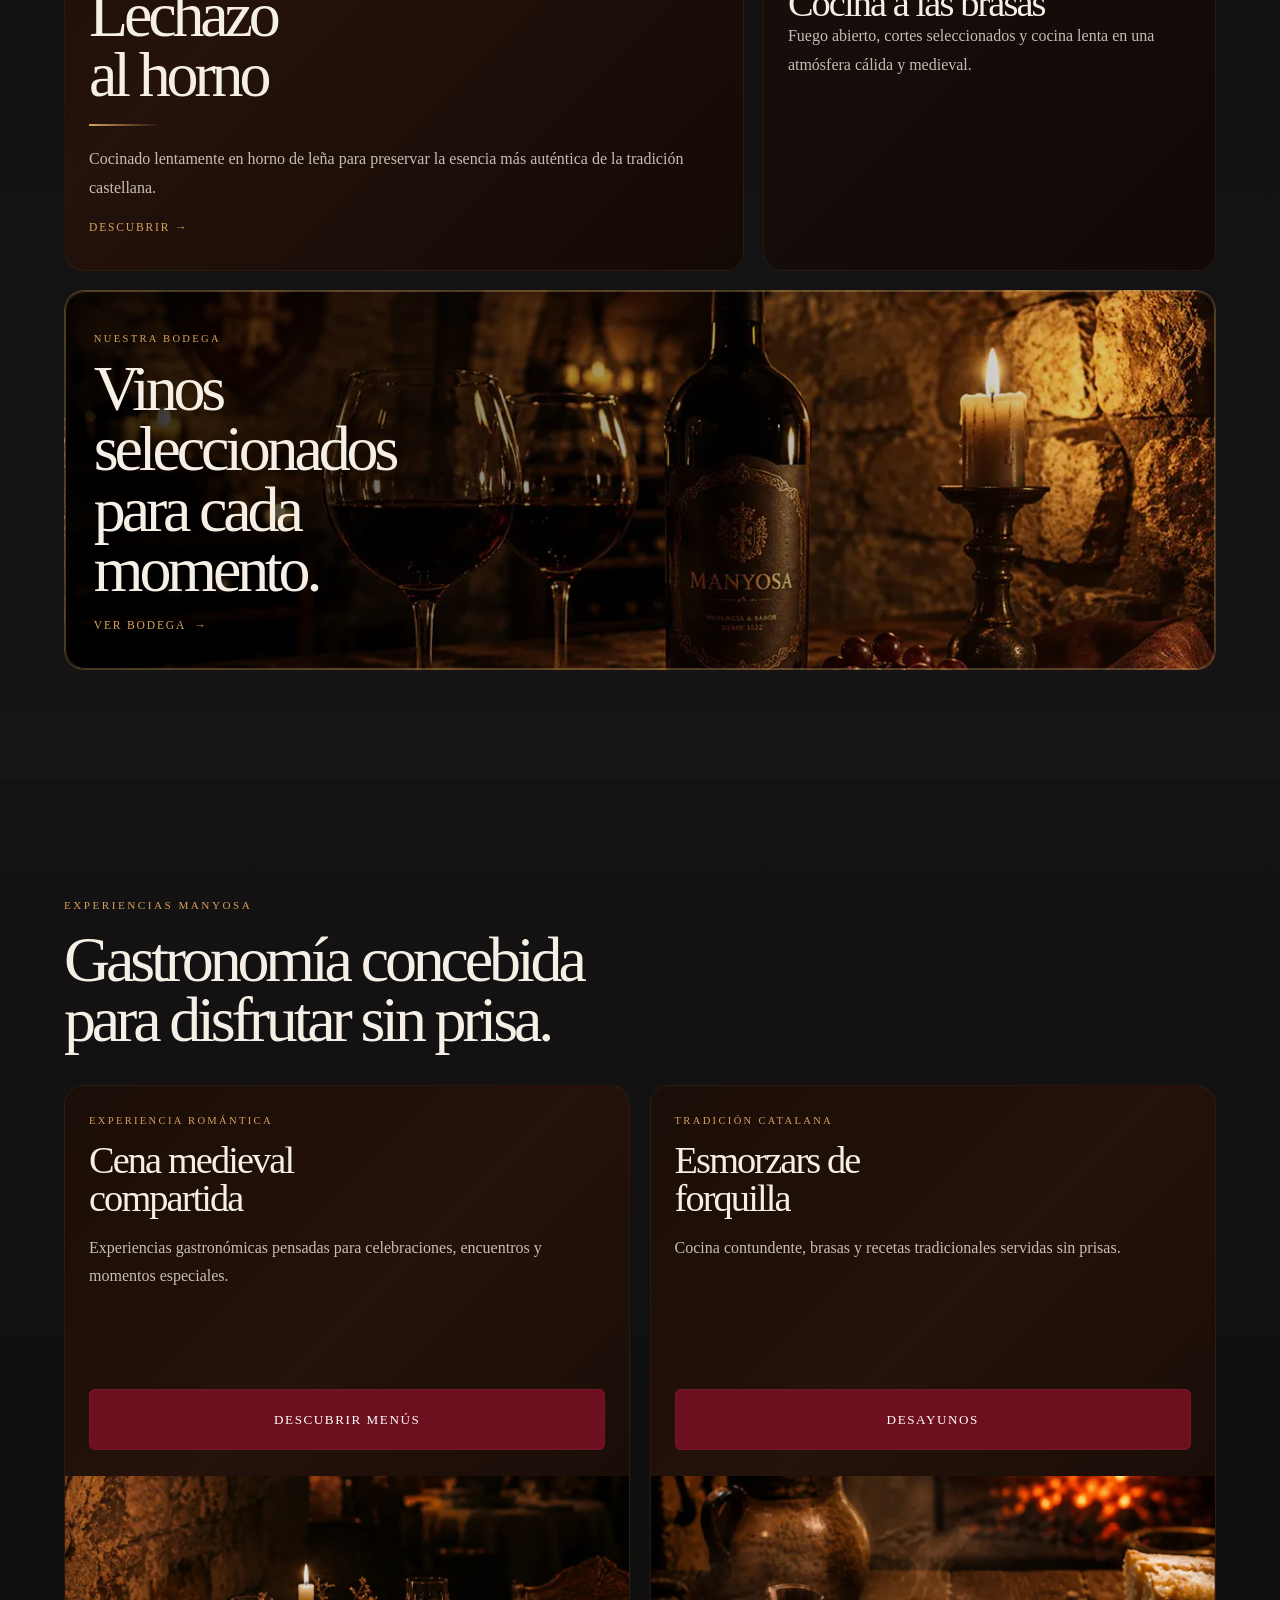
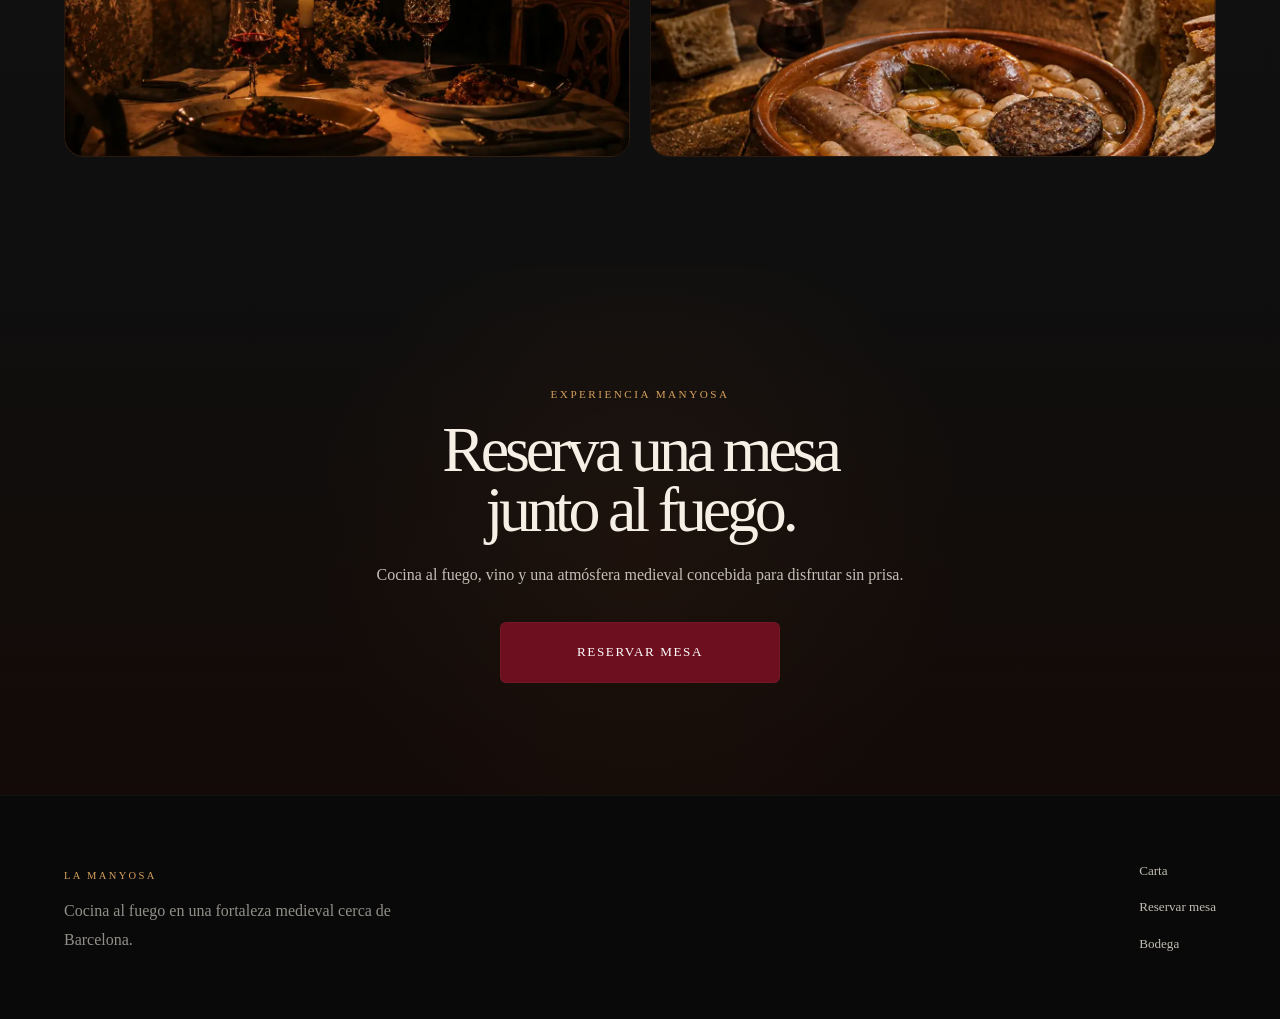
==== commit f304577b: "Unifica sistema de botones y ajustes visuales del ecosistema Manyosa" ====
--- a/index.html
+++ b/index.html
@@ -352,7 +352,7 @@
                             href="pages/esmorzars.html"
                             class="btn btn-primary">
 
-                            DESCUBRIR
+                            DESAYUNOS
 
                         </a>
 
--- a/css/style.css
+++ b/css/style.css
@@ -792,7 +792,7 @@
 
     object-fit:cover;
 
-    object-position:center 40%;
+    object-position:center center;
 }
 
 .romantic-card img{
@@ -1004,6 +1004,11 @@
         height:240px;
     }
 
+    .esmorzars-card img{
+
+        object-position:center 40%;
+    }
+
     .footer-inner{
 
         flex-direction:column;
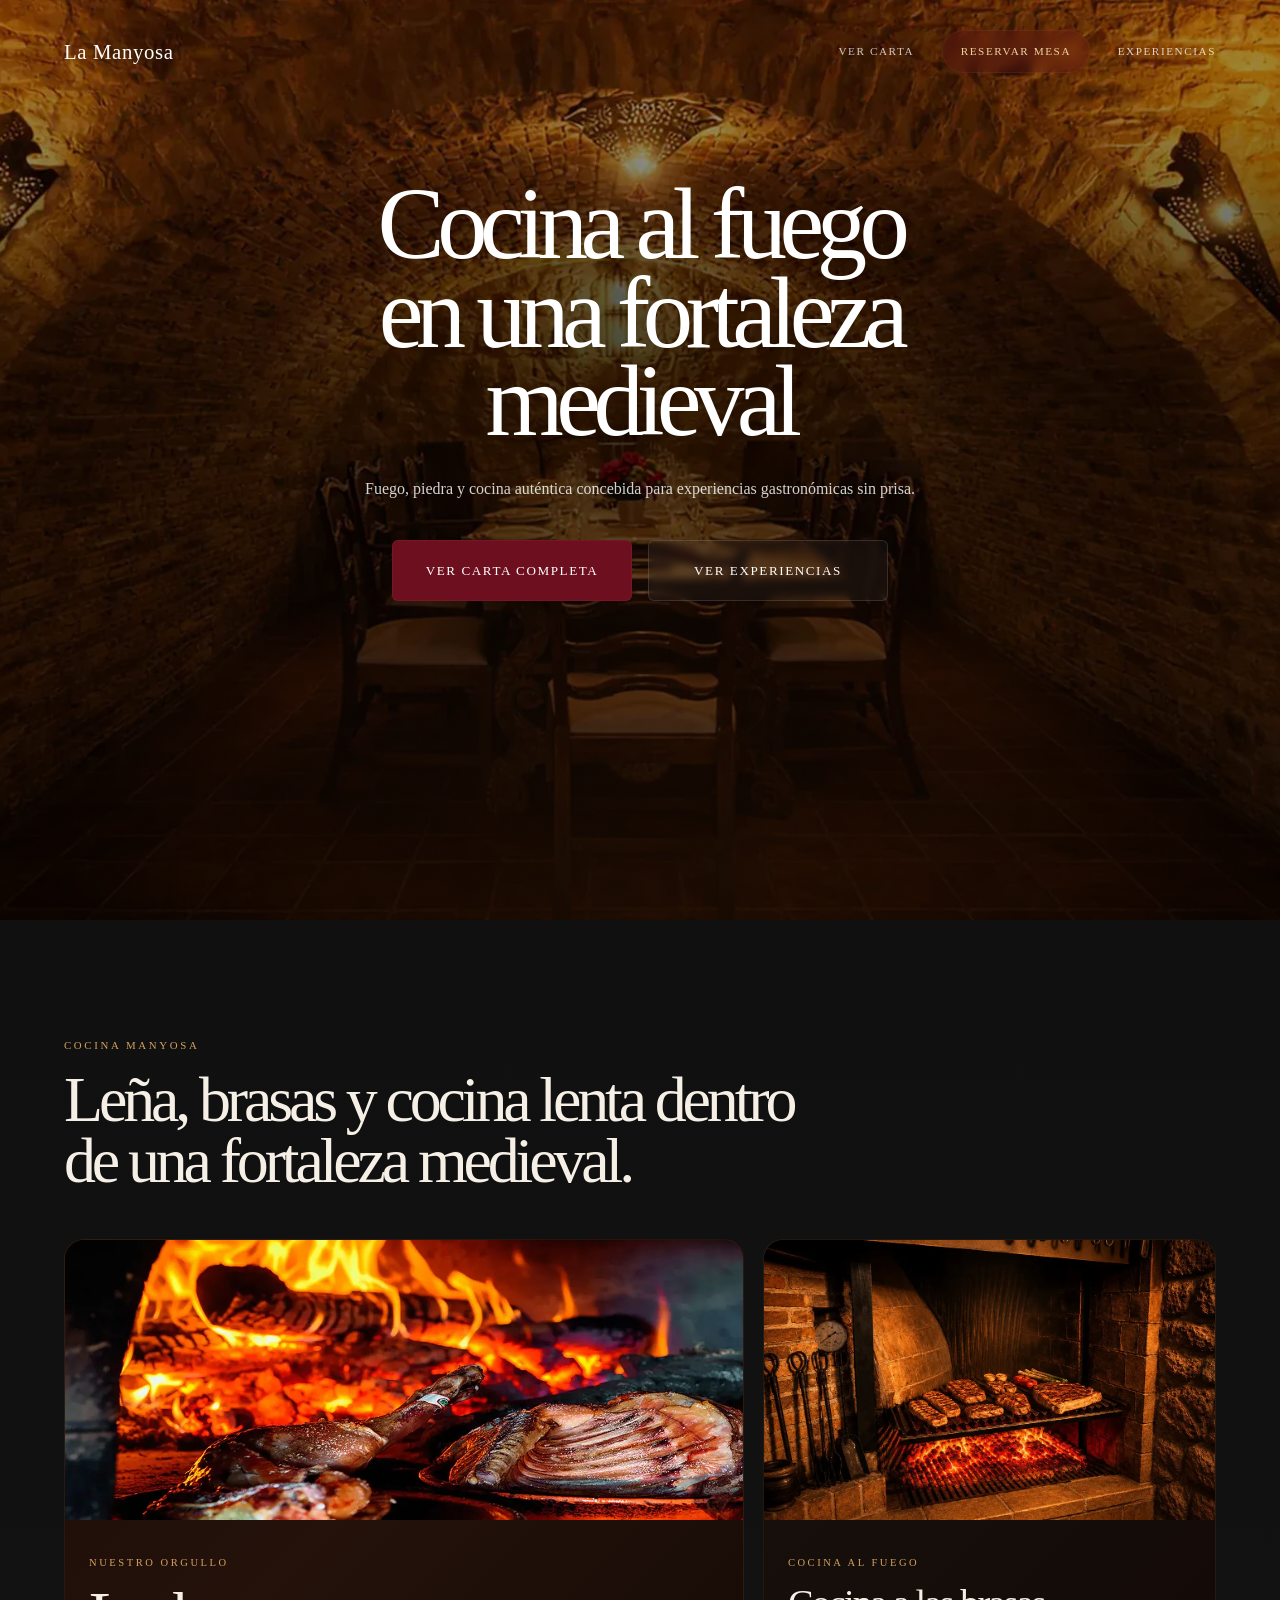
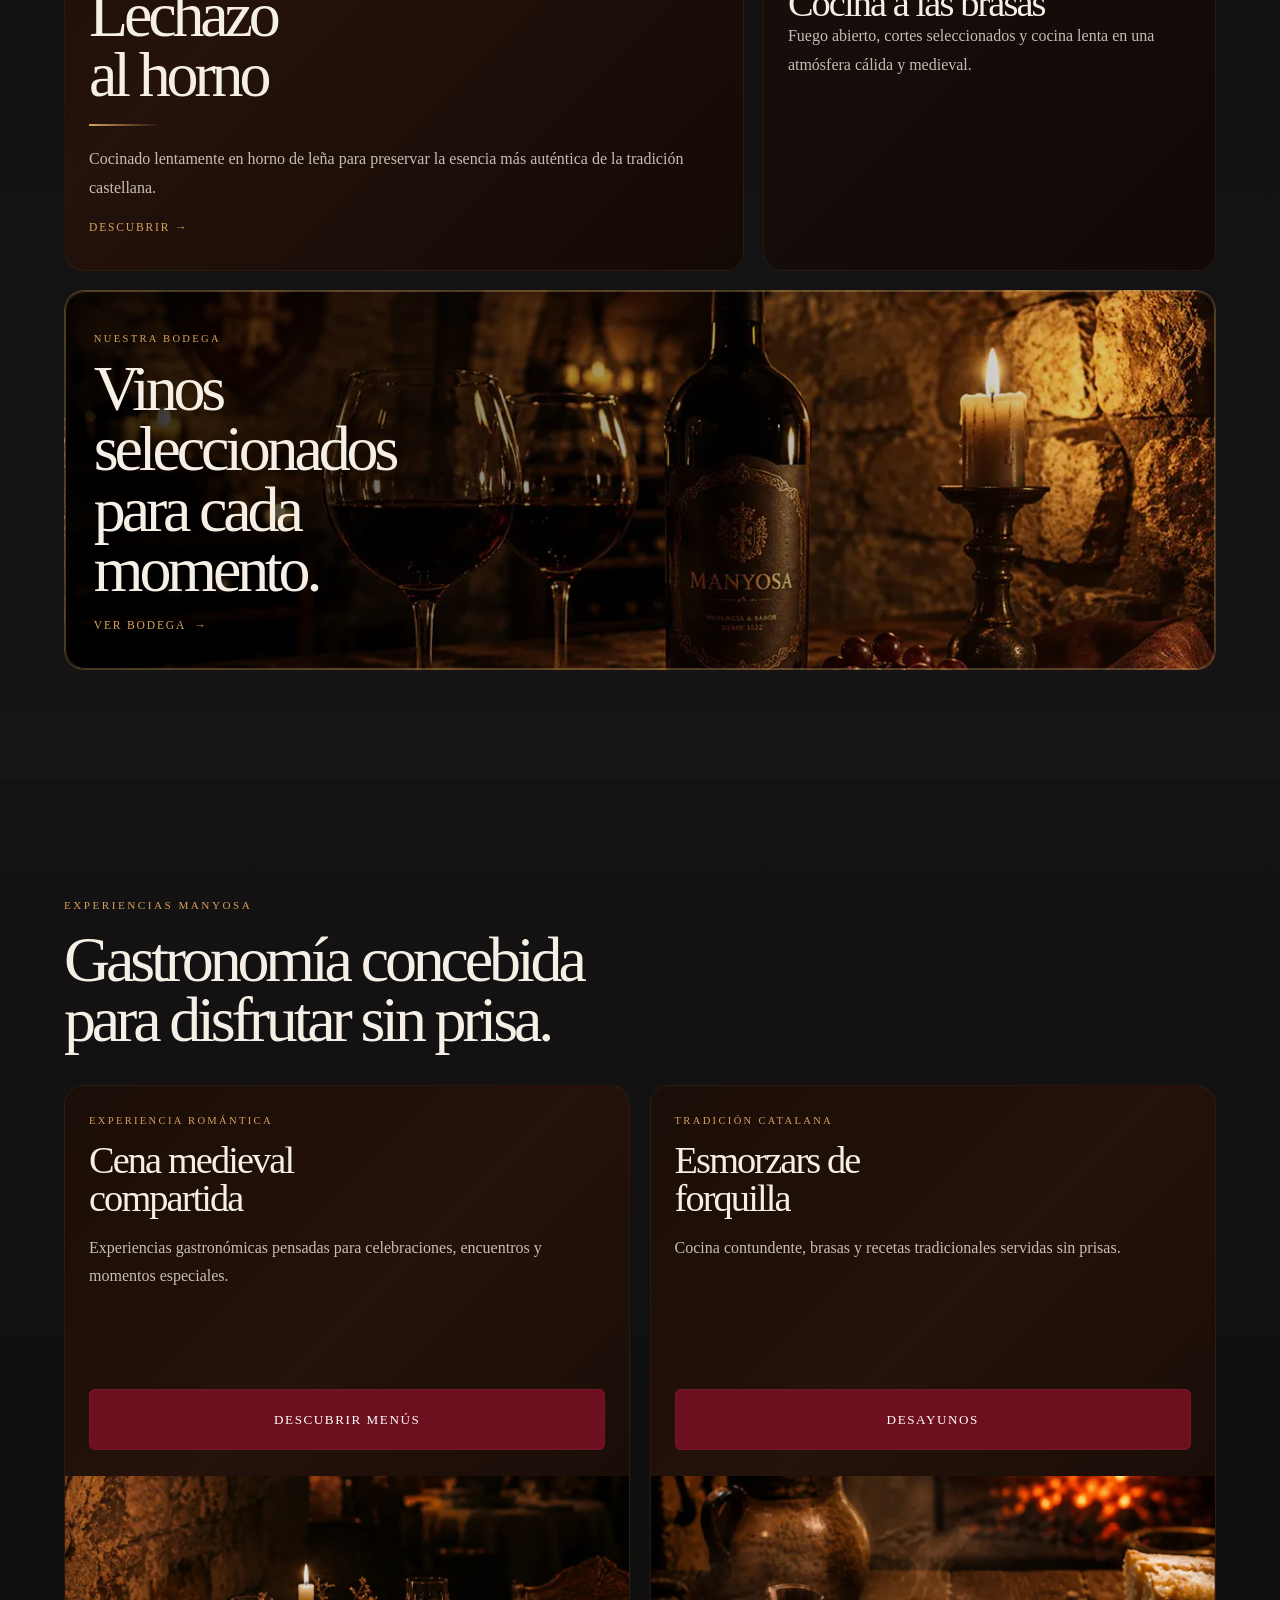
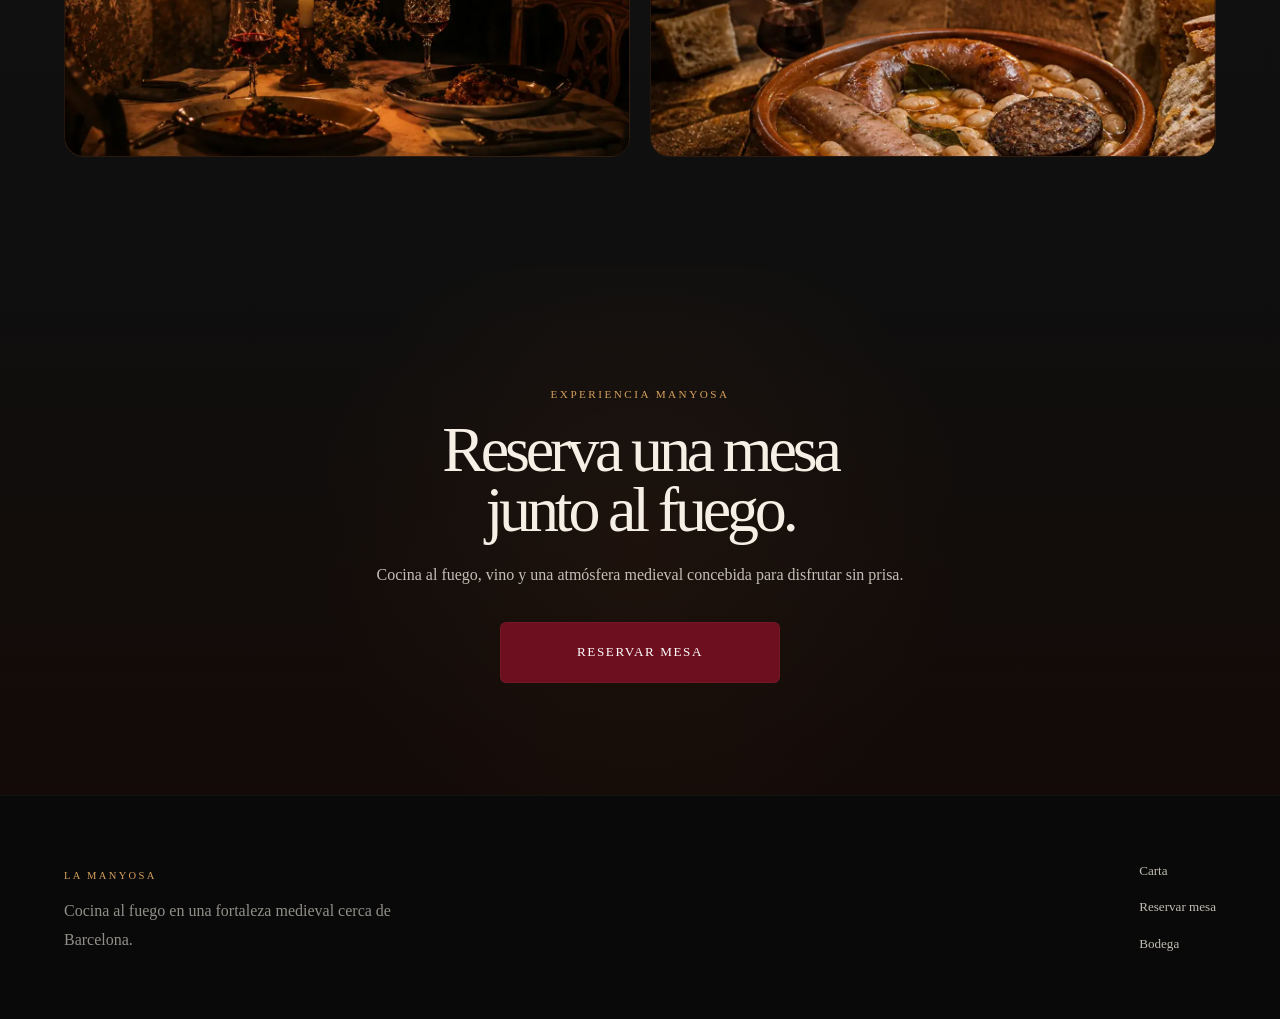
==== commit d7169712: "Añade bloque especial fin de semana para torrija" ====
--- a/index.html
+++ b/index.html
@@ -81,8 +81,8 @@
 
             <h1>
                 Cocina al fuego<br>
-                dentro de una<br>
-                fortaleza medieval
+                en una fortaleza<br>
+                medieval
             </h1>
 
             <p>
--- a/css/style.css
+++ b/css/style.css
@@ -1073,19 +1073,39 @@
     .hero p{
 
         font-size:.98rem;
-    }
-
-    .gastronomia-section,
-    .experiencias-manyosa{
+
+        margin-top:7rem;
+    }
+
+    .gastronomia-section{
 
         padding:
         56px
         0;
     }
 
+    .experiencias-manyosa{
+
+        padding:
+        40px
+        0;
+    }
+
     .section-intro{
 
         margin-bottom:1.5rem;
+    }
+
+    .experiencias-header{
+
+        margin-bottom:1.4rem;
+    }
+
+    .experiencias-header h2{
+
+        font-size:2rem;
+
+        line-height:.95;
     }
 
     .card img,
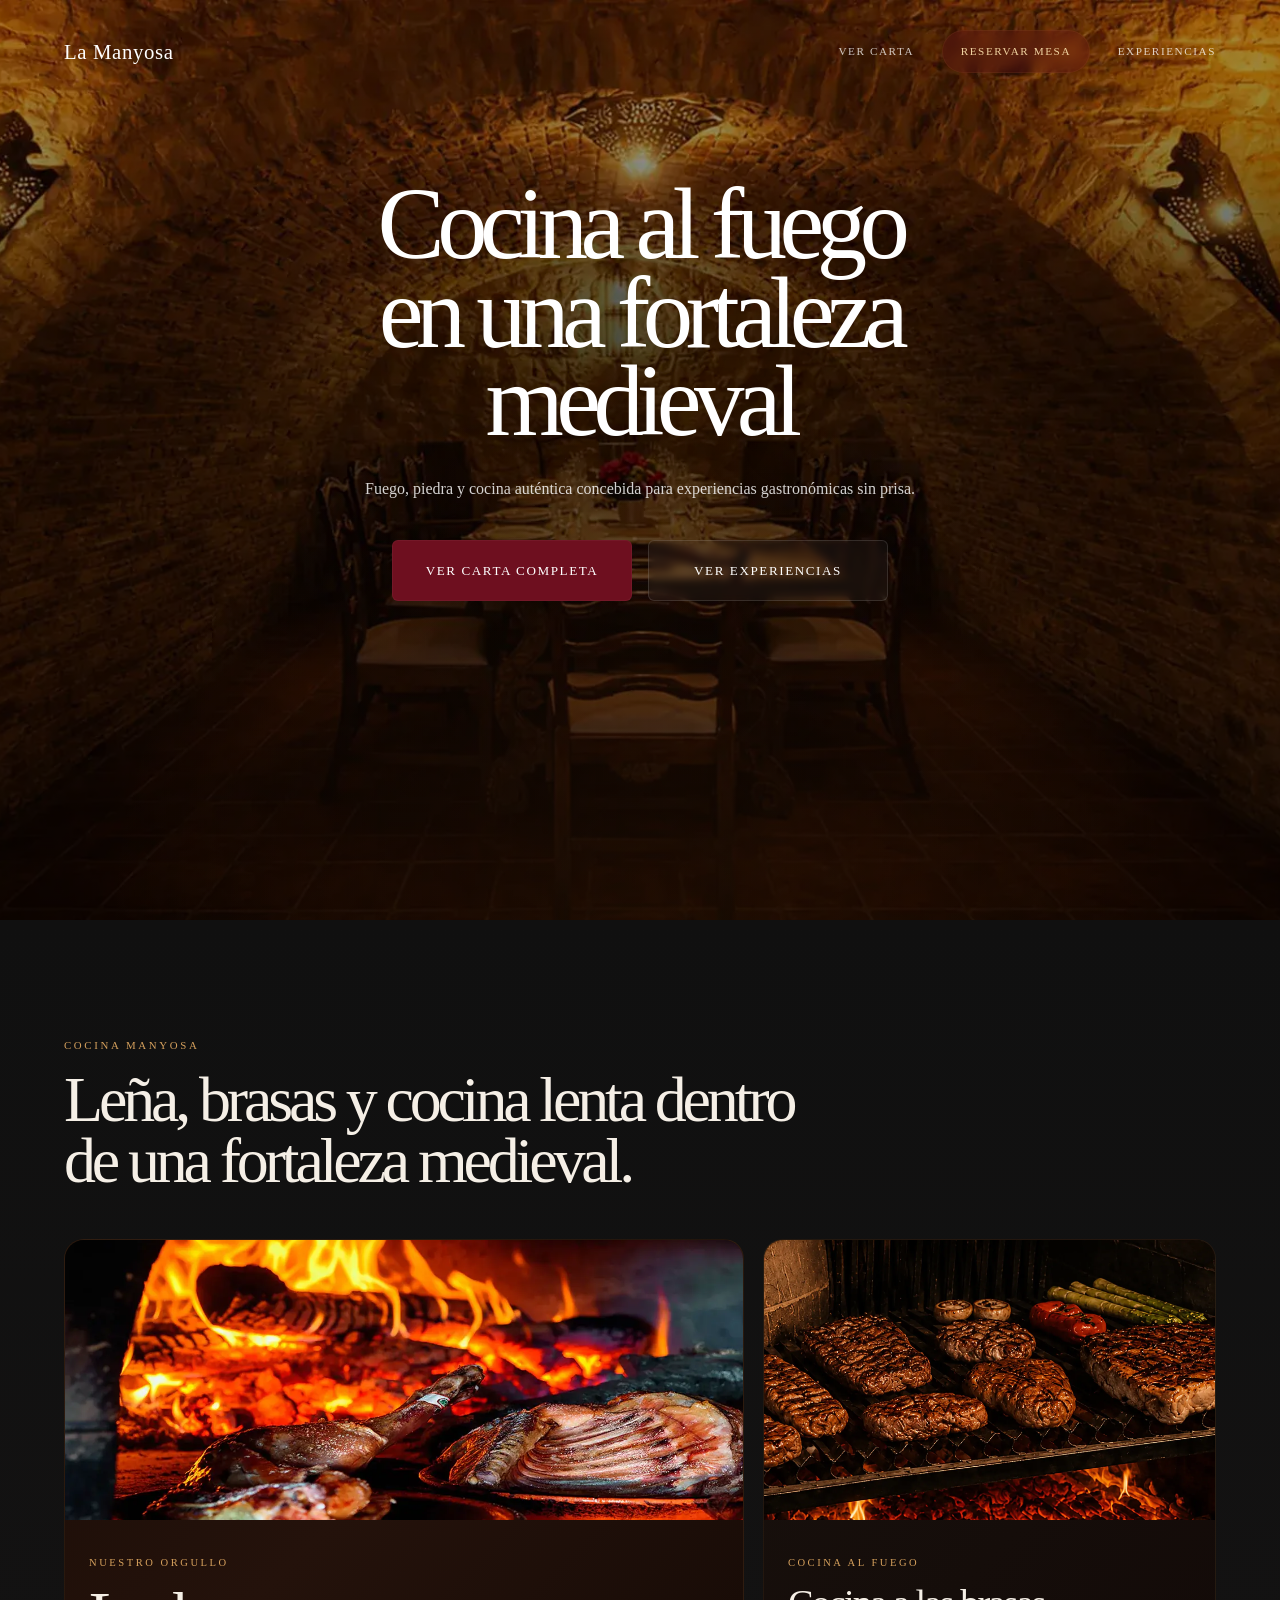
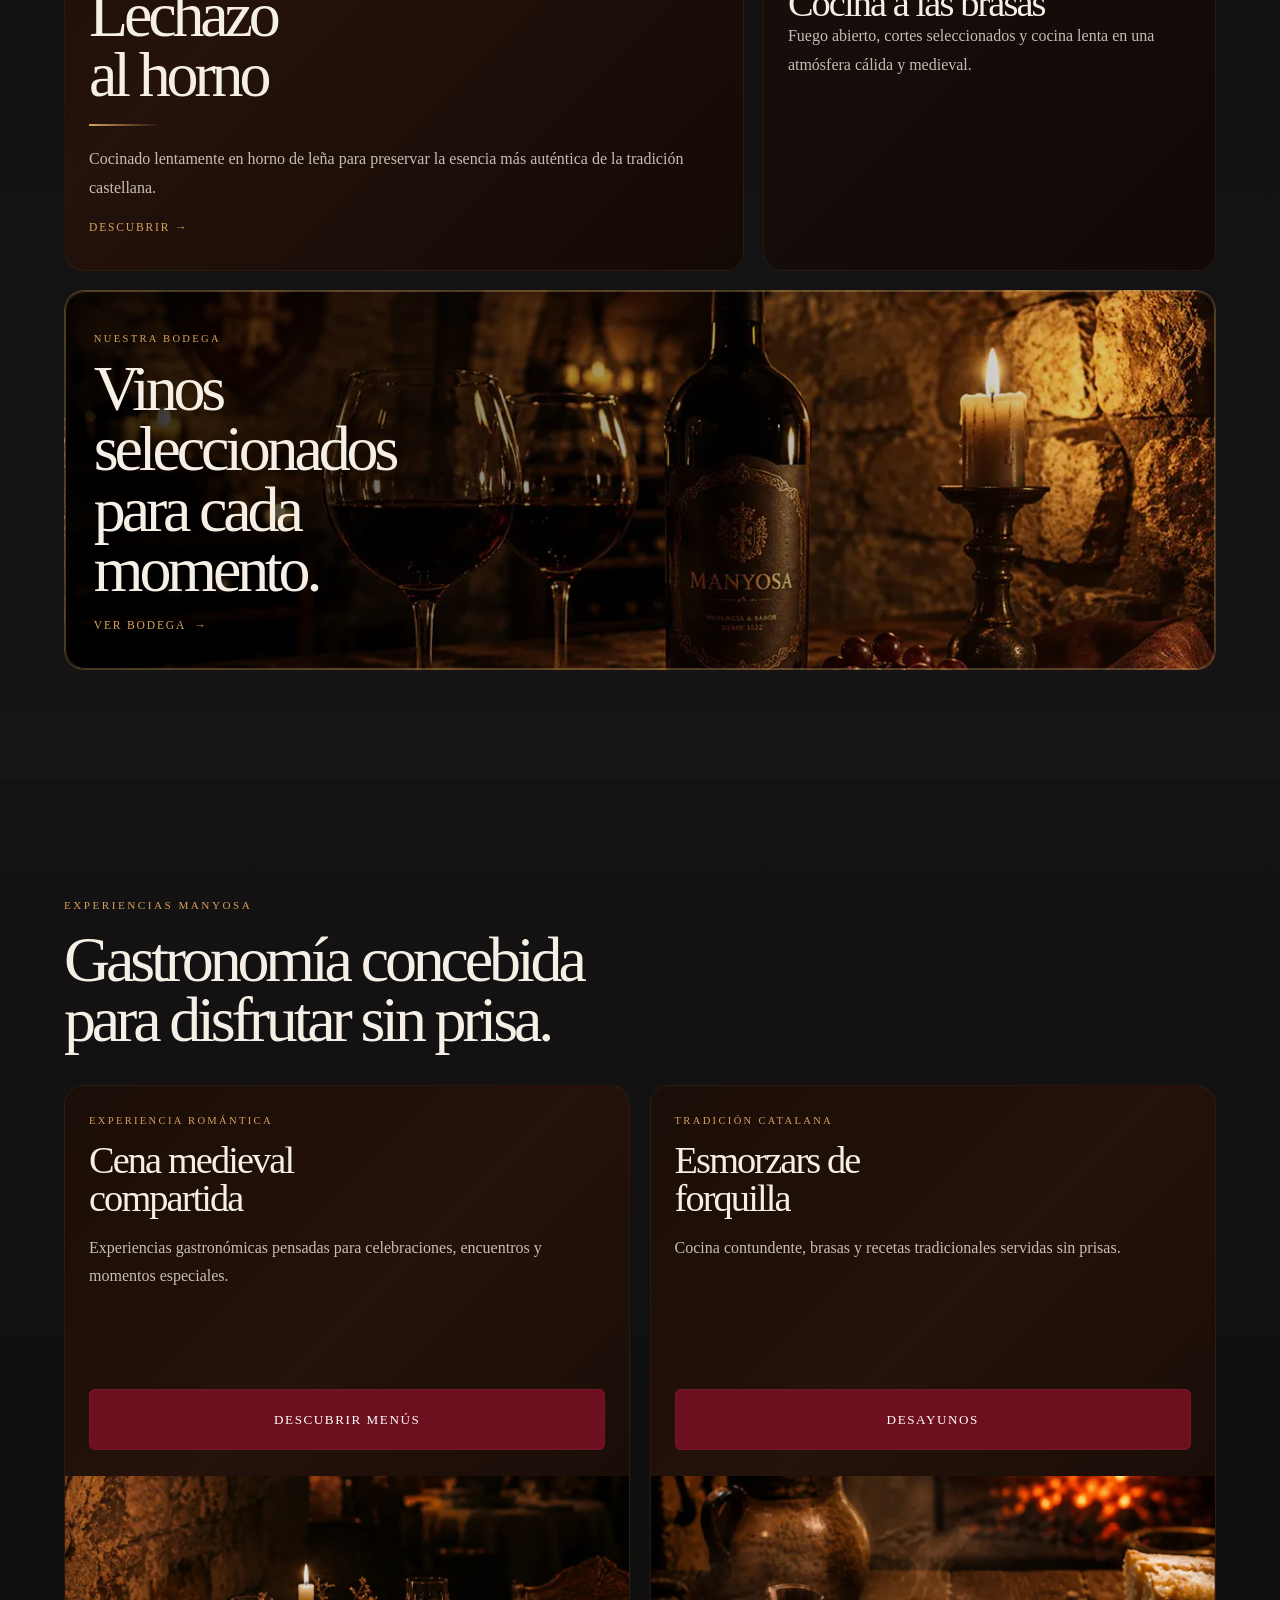
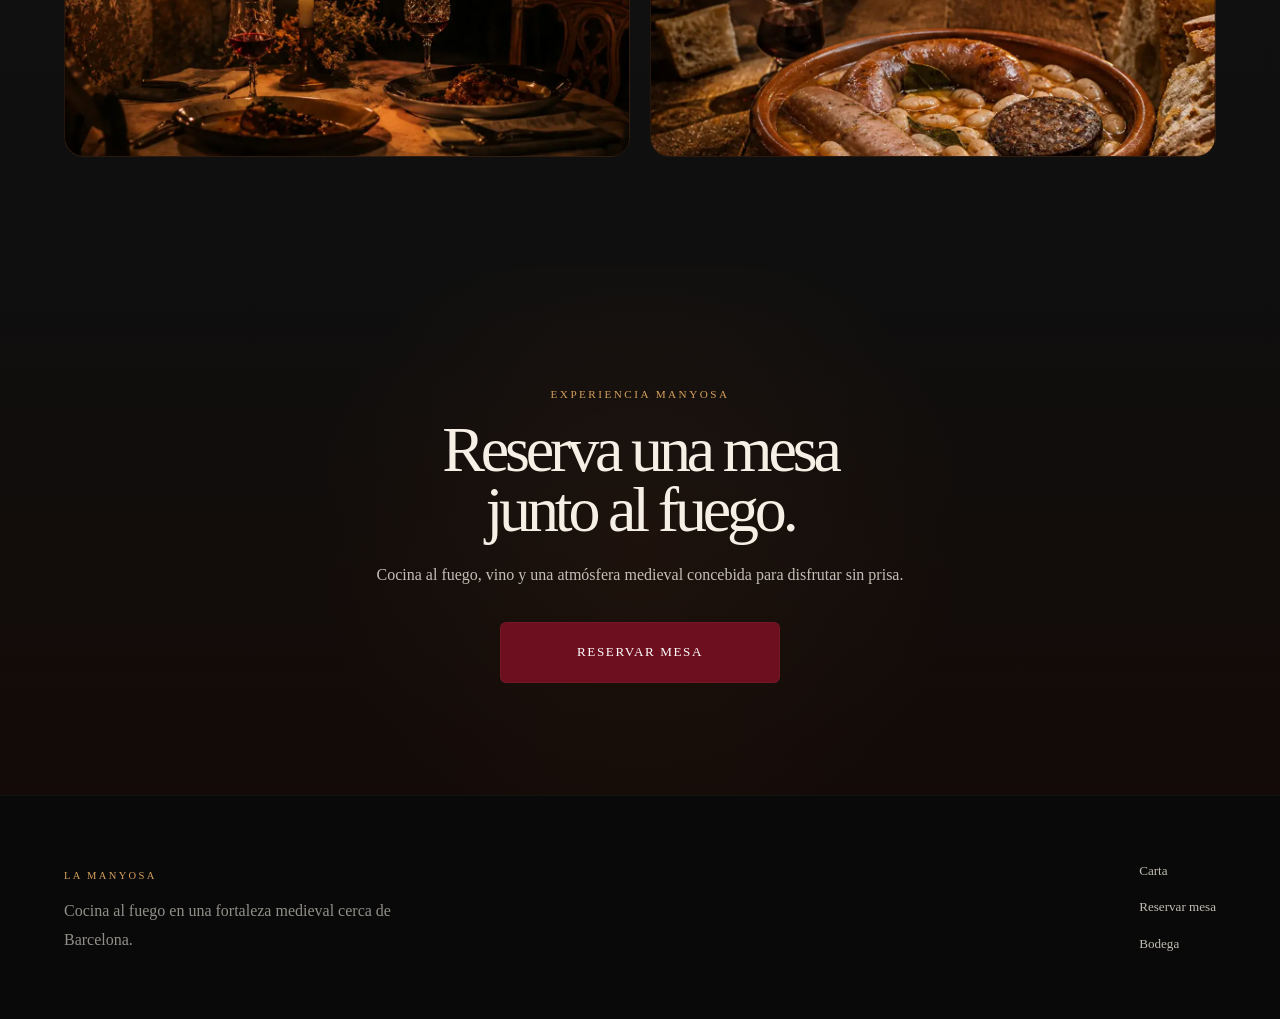
==== commit 6fc042cc: "Actualiza imagen de cocina a las brasas" ====
--- a/index.html
+++ b/index.html
@@ -197,7 +197,7 @@
                 <article class="card brasas-card">
 
                     <img
-                        src="assets/img/parrilla-brasa-medieval.webp"
+                        src="assets/img/parrilla-brasa-medieval-mobile.webp"
                         alt="Cocina a las brasas">
 
                     <div class="card-content">
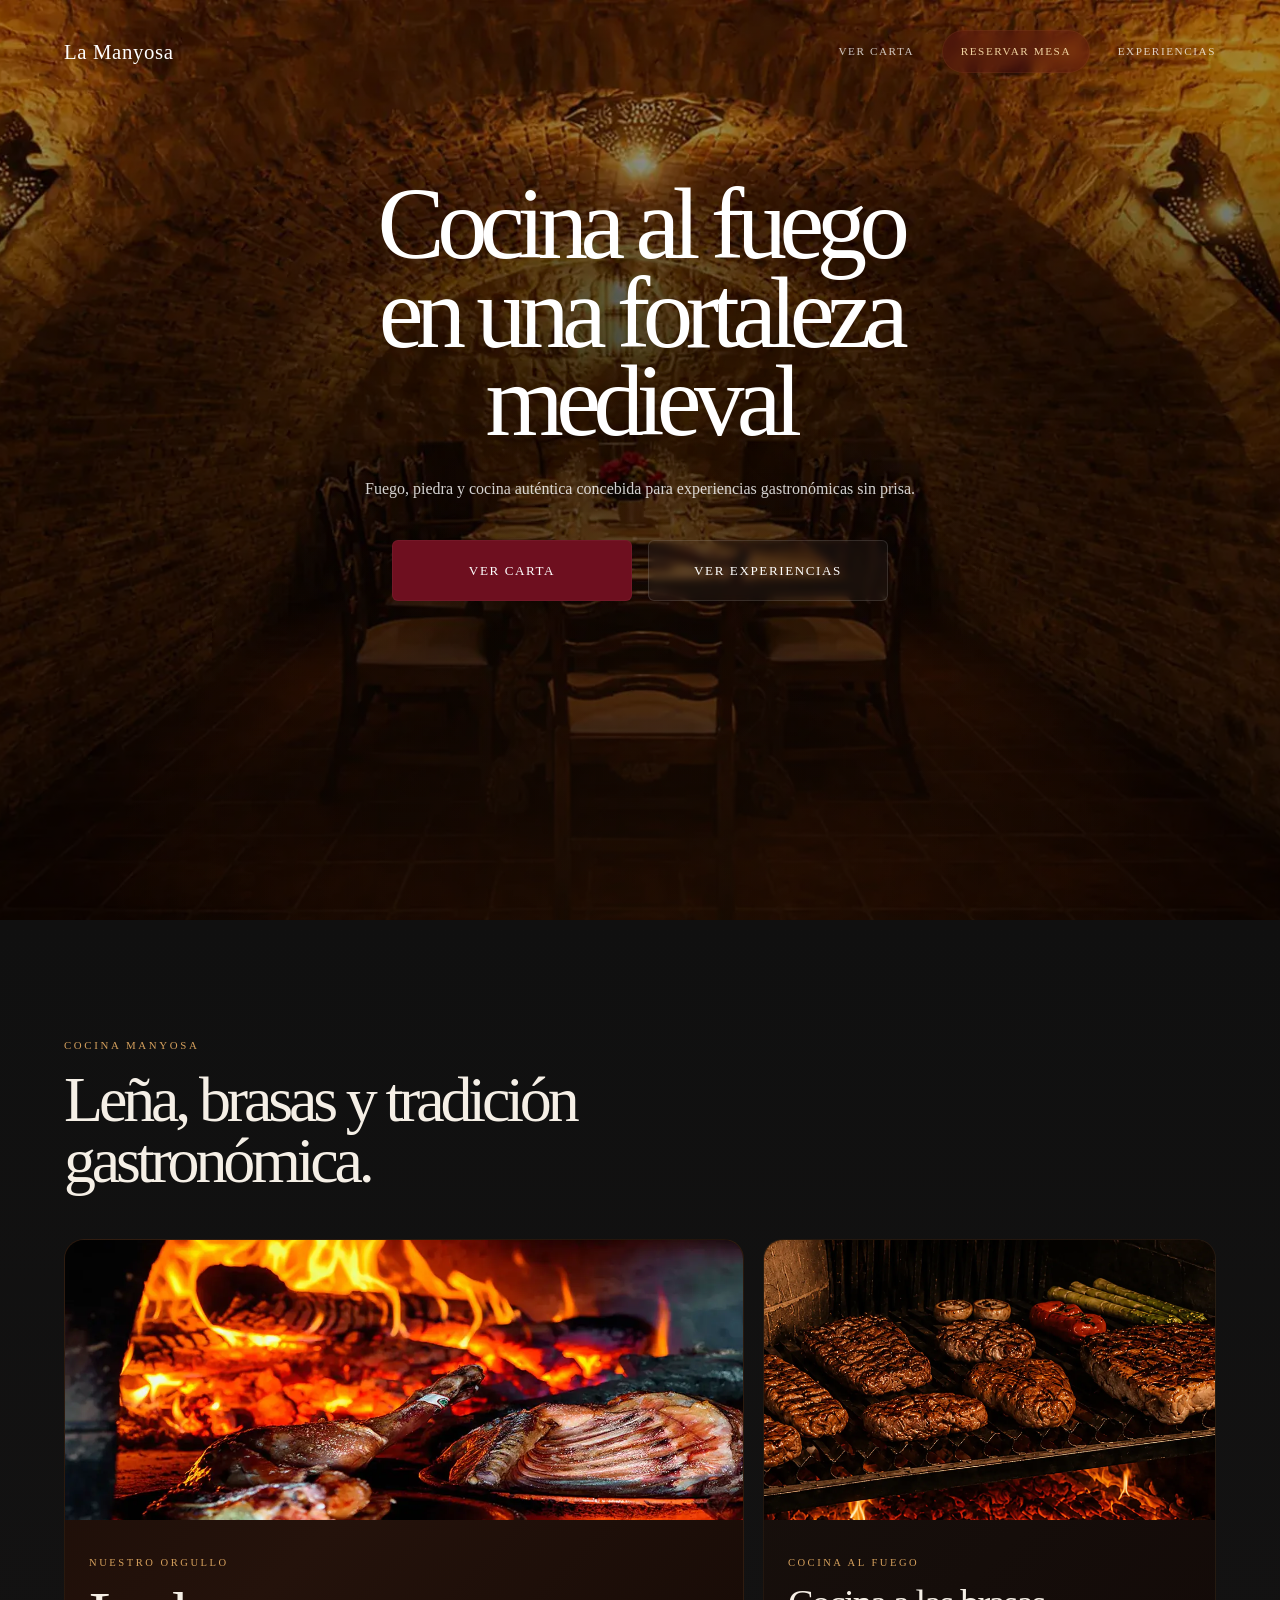
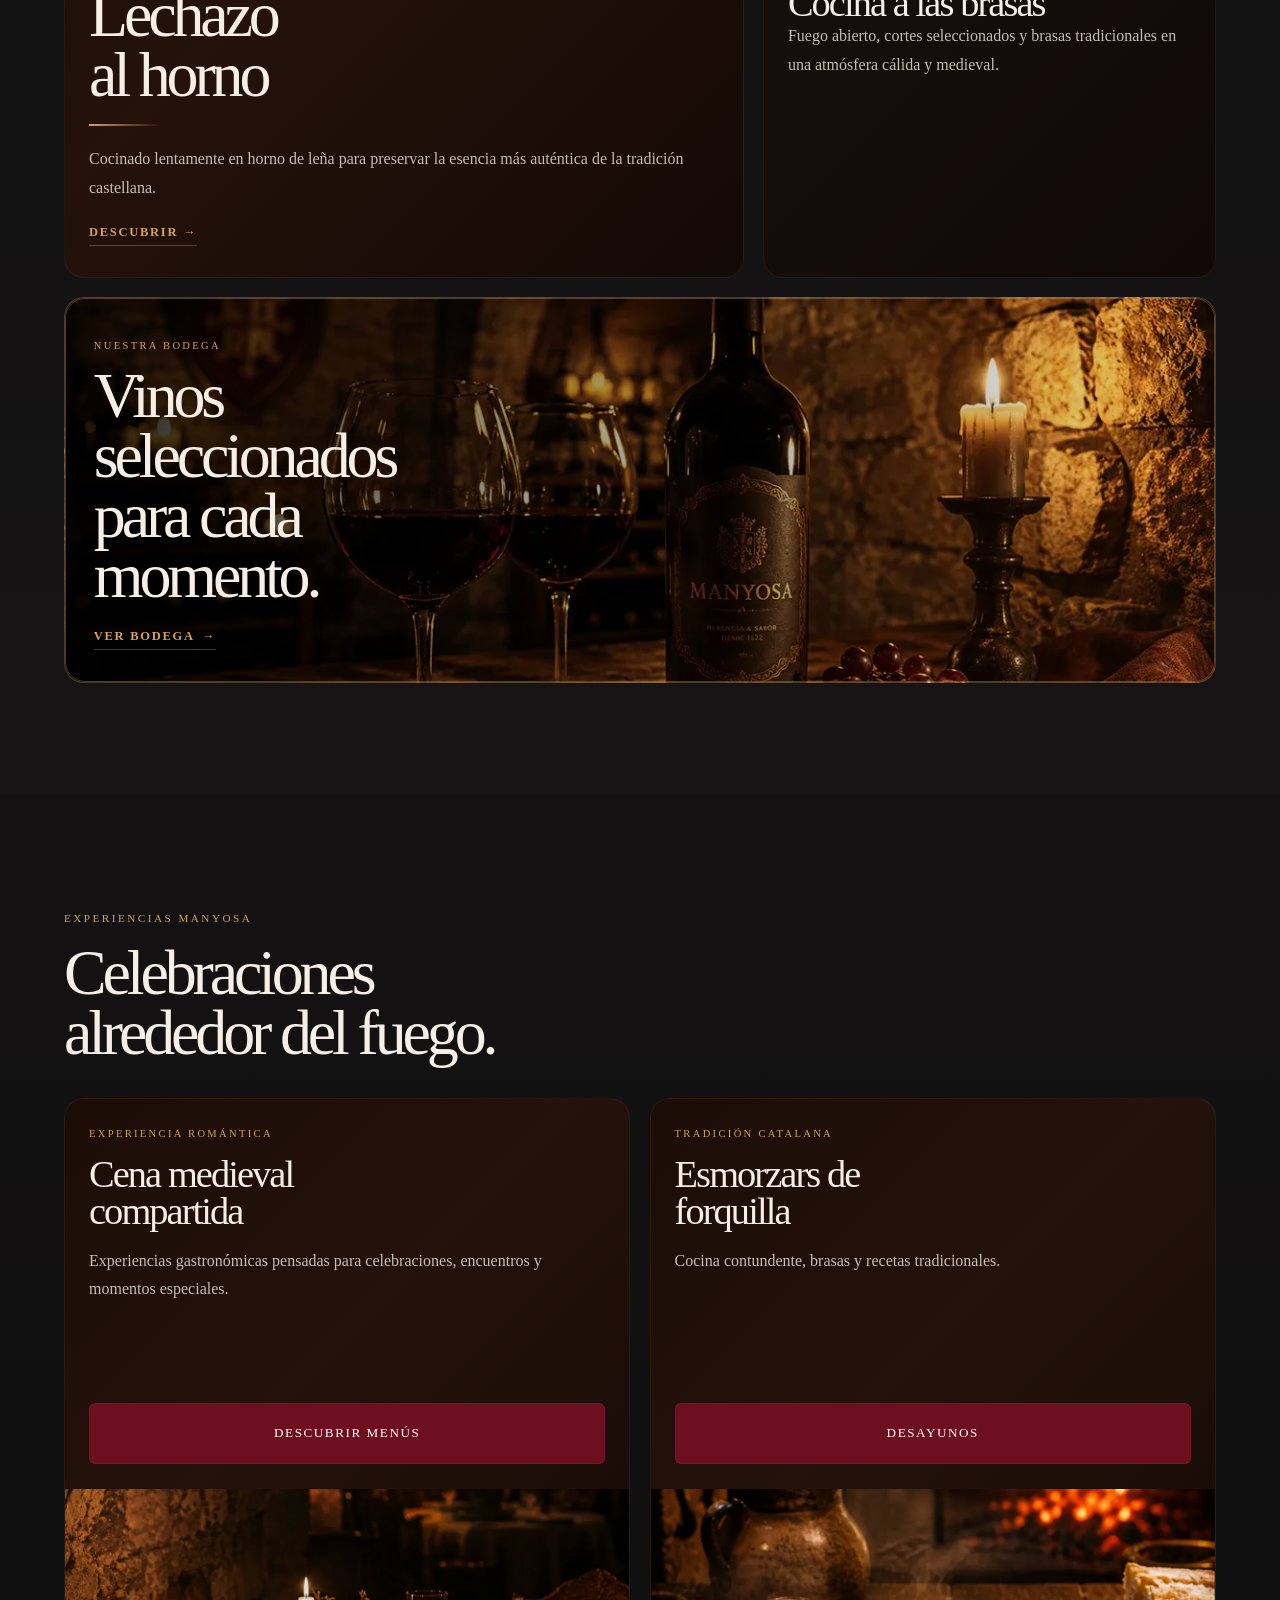
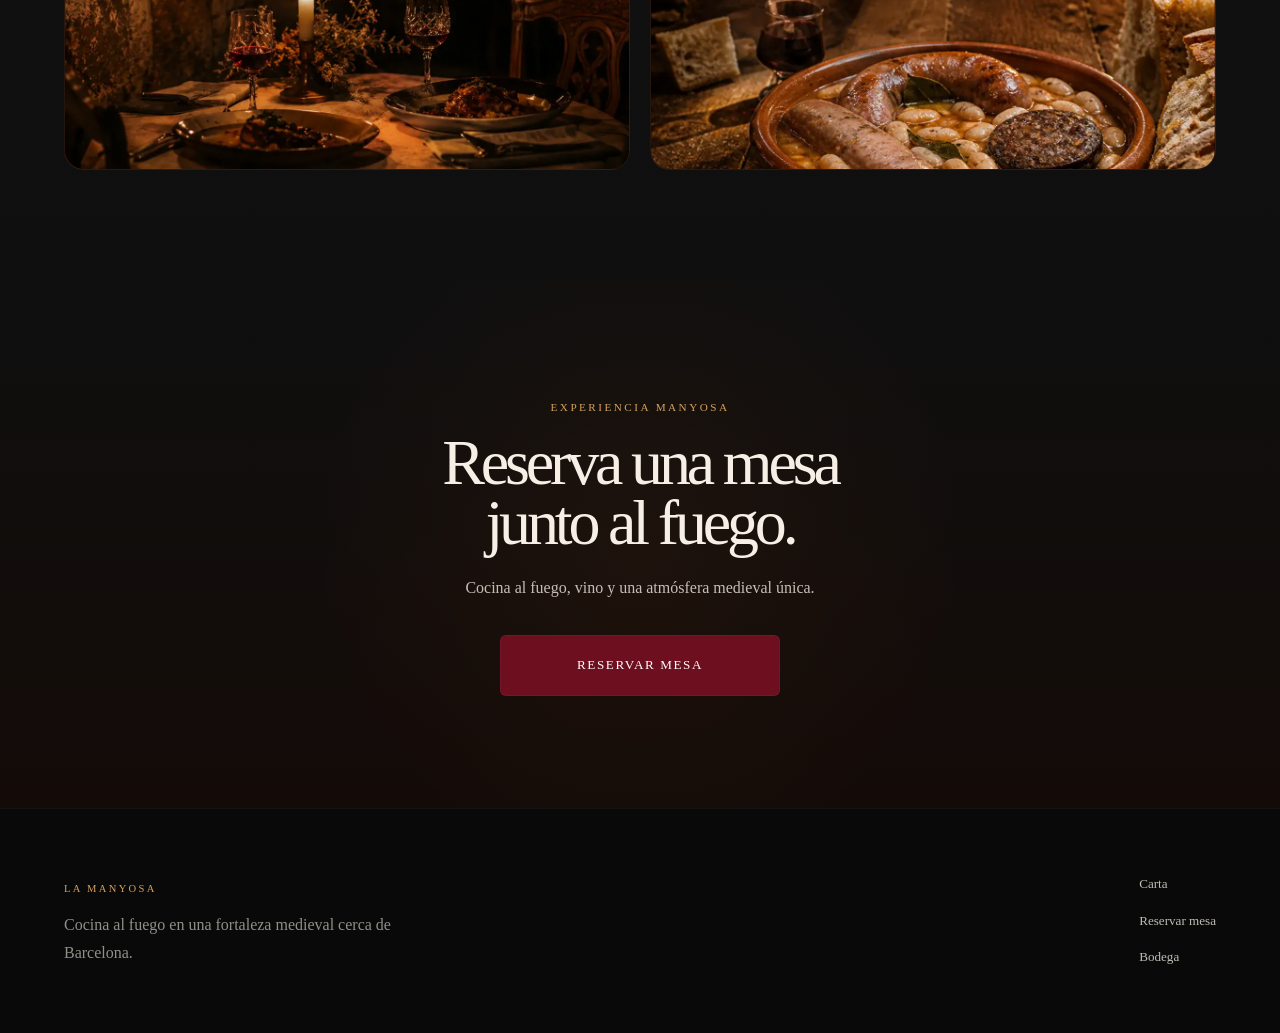
==== commit 8fe8853a: "Actualiza selección de vinos y textos gastronómicos" ====
--- a/index.html
+++ b/index.html
@@ -96,7 +96,7 @@
                     href="pages/CARTA/carta.html"
                     class="btn btn-primary">
 
-                    VER CARTA COMPLETA
+                    VER CARTA
 
                 </a>
 
@@ -129,8 +129,7 @@
                 </span>
 
                 <h2>
-                    Leña, brasas y cocina lenta
-                    dentro de una fortaleza medieval.
+                    Leña, brasas y tradición gastronómica.
                 </h2>
 
             </div>
@@ -213,7 +212,7 @@
                         <p>
 
                             Fuego abierto, cortes seleccionados
-                            y cocina lenta en una atmósfera cálida
+                            y brasas tradicionales en una atmósfera cálida
                             y medieval.
 
                         </p>
@@ -280,8 +279,8 @@
                 </span>
 
                 <h2>
-                    Gastronomía concebida<br>
-                    para disfrutar sin prisa.
+                    Celebraciones<br>
+                    alrededor del fuego.
                 </h2>
 
             </div>
@@ -343,8 +342,7 @@
                         <p>
 
                             Cocina contundente, brasas
-                            y recetas tradicionales servidas
-                            sin prisas.
+                            y recetas tradicionales.
 
                         </p>
 
@@ -392,7 +390,7 @@
             <p>
 
                 Cocina al fuego, vino y una atmósfera medieval
-                concebida para disfrutar sin prisa.
+                única.
 
             </p>
 
--- a/css/style.css
+++ b/css/style.css
@@ -523,15 +523,38 @@
 
     align-items:center;
 
-    margin-top:1rem;
+    gap:.45rem;
+
+    margin-top:1.2rem;
+
+    padding-bottom:.15rem;
 
     color:var(--oro-viejo);
 
-    font-size:.72rem;
-
-    letter-spacing:.16em;
+    font-size:.78rem;
+
+    font-weight:600;
+
+    letter-spacing:.14em;
 
     text-transform:uppercase;
+
+    border-bottom:
+    1px solid rgba(214,161,93,.35);
+
+    transition:
+    all .3s ease;
+}
+
+.card-link:hover{
+
+    color:#f0d3a2;
+
+    border-bottom:
+    1px solid rgba(214,161,93,.8);
+
+    transform:
+    translateX(4px);
 }
 
 /* ======================================================
@@ -663,17 +686,38 @@
 
     align-items:center;
 
-    gap:.5rem;
-
-    margin-top:1rem;
+    gap:.45rem;
+
+    margin-top:1.2rem;
+
+    padding-bottom:.15rem;
 
     color:var(--oro-viejo);
 
-    font-size:.72rem;
-
-    letter-spacing:.16em;
+    font-size:.78rem;
+
+    font-weight:600;
+
+    letter-spacing:.14em;
 
     text-transform:uppercase;
+
+    border-bottom:
+    1px solid rgba(214,161,93,.35);
+
+    transition:
+    all .3s ease;
+}
+
+.bodega-link:hover{
+
+    color:#f0d3a2;
+
+    border-bottom:
+    1px solid rgba(214,161,93,.8);
+
+    transform:
+    translateX(4px);
 }
 
 /* ======================================================
@@ -1053,6 +1097,18 @@
         135px
         0
         70px;
+
+        background-position:50% 20%;
+    }
+
+    .hero-overlay{
+
+        background:
+        linear-gradient(
+            to bottom,
+            rgba(0,0,0,.20) 0%,
+            rgba(0,0,0,.55) 100%
+        );
     }
 
     h1{
